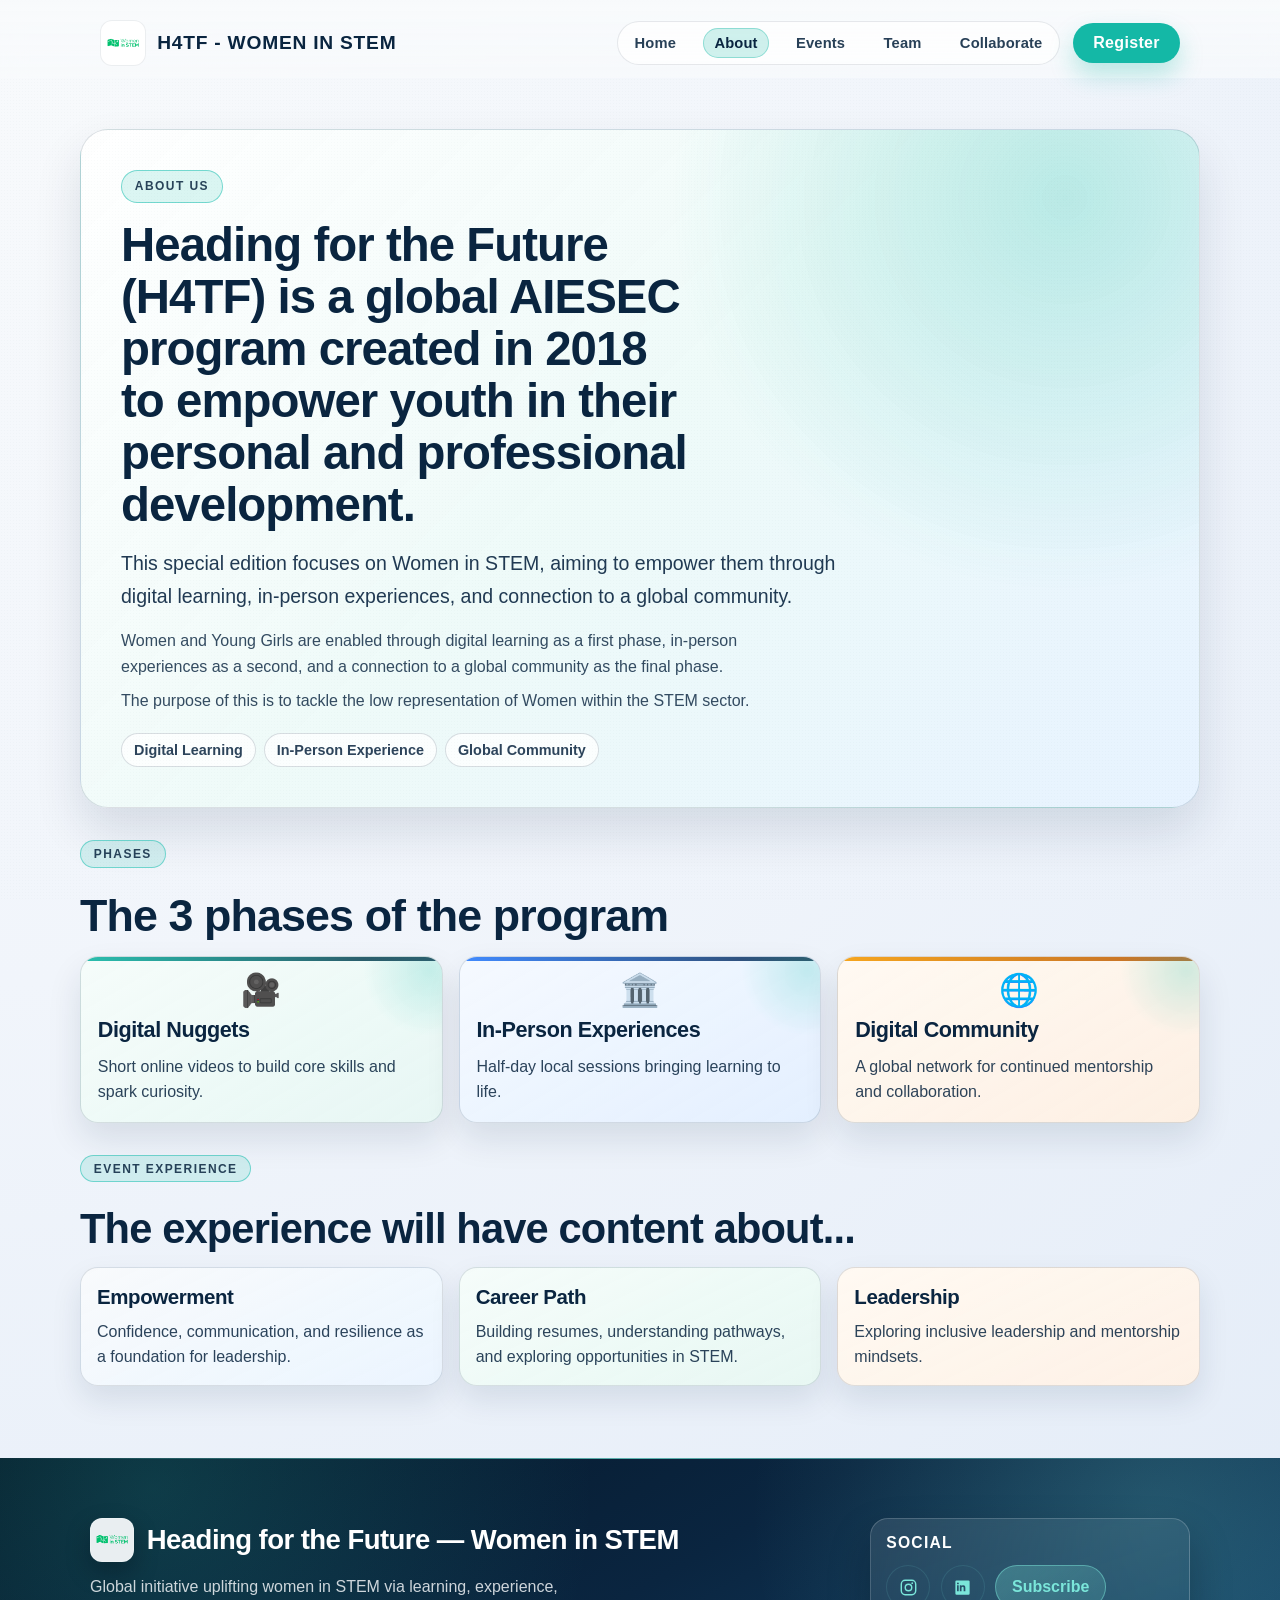
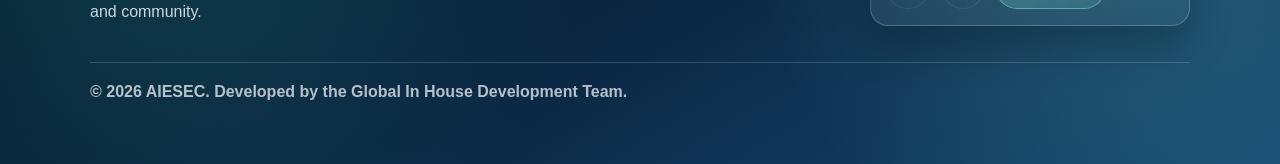
==== about.html @ ff750021 "New website, before rebradning promt of colors" ====
<!DOCTYPE html>
<html lang="en">
  <head>
    <meta charset="UTF-8" />
    <meta name="viewport" content="width=device-width, initial-scale=1.0" />
    <title>H4TF - WIS</title>
    <link rel="icon" type="image/png" href="Images/logo.png" />
    <link rel="stylesheet" href="styles.css?v=20260401-1" />
  </head>
  <body class="about-page">
    <div class="grain"></div>

    <nav class="site-nav" aria-label="Primary">
      <div class="nav-inner">
        <a class="nav-brand" href="index.html#home" aria-label="Go to home page">
          <img class="nav-logo" src="Images/logo.png" alt="H4TF Women in STEM logo" loading="lazy" />
          <span class="nav-title">H4TF - Women in STEM</span>
        </a>
        <button
          class="nav-toggle"
          type="button"
          aria-expanded="false"
          aria-controls="primary-menu"
          aria-label="Toggle navigation"
          data-nav-toggle
        >
          <span class="nav-toggle-line"></span>
          <span class="nav-toggle-line"></span>
          <span class="nav-toggle-line"></span>
        </button>
        <div class="nav-menu" id="primary-menu" data-nav-menu>
          <div class="nav-links" role="list">
            <a href="index.html#home">Home</a>
            <a href="about.html" aria-current="page">About</a>
            <a href="events.html">Events</a>
            <a href="team.html">Team</a>
            <a href="collaborate.html">Collaborate</a>
          </div>
          <a
            class="cta-button nav-register"
            data-register-link
            href="https://docs.google.com/forms/d/e/1FAIpQLSectYAdjAU05va9eshykh6h8LgGKeG7d-Hm190bpSbz3l7EJQ/viewform"
            target="_blank"
            rel="noopener"
            >Register</a
          >
        </div>
      </div>
    </nav>

    <main class="about-main" id="about-content">
      <section class="about-hero" aria-labelledby="about-title">
        <p class="partners-eyebrow">About Us</p>
        <h1 id="about-title">
          Heading for the Future (H4TF) is a global AIESEC program created in 2018 to empower youth in their personal and professional development.
        </h2>
        <p class="about-hero-lead">
          This special edition focuses on Women in STEM, aiming to empower them through digital learning, in-person experiences, and connection to a global community.
        </p>
        <div class="about-hero-copy">
          <p>
            Women and Young Girls are enabled through digital learning as a first phase, in-person experiences as a second, and a connection to a global community as the final phase.
          </p>
          <p>
            The purpose of this is to tackle the low representation of Women within the STEM sector.
          </p>
        </div>
        <div class="about-hero-tags" aria-label="Program focus areas">
          <span>Digital Learning</span>
          <span>In-Person Experience</span>
          <span>Global Community</span>
        </div>
      </section>

      <section class="phases-section" aria-labelledby="phases-title">
        <div class="phases-header">
          <h1 class="partners-eyebrow">Phases</h1>
          <h2 id="phases-title">The 3 phases of the program</h2>
        </div>
        <div class="phases-grid">
          <article class="phase-card">
            <div class="phase-icon" aria-hidden="true">🎥</div>
            <h3>Digital Nuggets</h3>
            <p>Short online videos to build core skills and spark curiosity.</p>
          </article>
          <article class="phase-card">
            <div class="phase-icon" aria-hidden="true">🏛️</div>
            <h3>In-Person Experiences</h3>
            <p>Half-day local sessions bringing learning to life.</p>
          </article>
          <article class="phase-card">
            <div class="phase-icon" aria-hidden="true">🌐</div>
            <h3>Digital Community</h3>
            <p>A global network for continued mentorship and collaboration.</p>
          </article>
        </div>
      </section>

      <section class="experience-section" aria-labelledby="experience-title">
        <div class="experience-header">
          <h1 class="partners-eyebrow">Event Experience</h1>
          <h2 id="experience-title">The experience will have content about...</h2>
        </div>
        <div class="experience-grid">
          <article class="experience-card">
            <h3>Empowerment</h3>
            <p>Confidence, communication, and resilience as a foundation for leadership.</p>
          </article>
          <article class="experience-card">
            <h3>Career Path</h3>
            <p>Building resumes, understanding pathways, and exploring opportunities in STEM.</p>
          </article>
          <article class="experience-card">
            <h3>Leadership</h3>
            <p>Exploring inclusive leadership and mentorship mindsets.</p>
          </article>
        </div>
      </section>
    </main>

    <footer class="site-footer" id="collaborate" aria-labelledby="footer-title">
      <div class="footer-inner">
        <div class="footer-brand">
          <div class="footer-brand-top">
            <img class="footer-brand-logo" src="Images/logo.png" alt="H4TF Women in STEM logo" loading="lazy" />
            <h2 id="footer-title">Heading for the Future — Women in STEM</h2>
          </div>
          <p class="footer-tagline">
            Global initiative uplifting women in STEM via learning, experience, and community.
          </p>
        </div>
        <div class="footer-grid">
          <div class="footer-column">
            <h3>Social</h3>
            <ul class="footer-links">
              <li>
                <a
                  class="footer-social-link"
                  href="https://www.instagram.com"
                  target="_blank"
                  rel="noopener"
                  aria-label="Instagram"
                  title="Instagram"
                >
                  <span class="footer-social-icon" aria-hidden="true">
                    <svg viewBox="0 0 24 24" focusable="false">
                      <path d="M7.75 2h8.5A5.76 5.76 0 0 1 22 7.75v8.5A5.76 5.76 0 0 1 16.25 22h-8.5A5.76 5.76 0 0 1 2 16.25v-8.5A5.76 5.76 0 0 1 7.75 2Zm0 1.8A3.95 3.95 0 0 0 3.8 7.75v8.5a3.95 3.95 0 0 0 3.95 3.95h8.5a3.95 3.95 0 0 0 3.95-3.95v-8.5a3.95 3.95 0 0 0-3.95-3.95h-8.5Zm8.95 1.6a1.1 1.1 0 1 1 0 2.2 1.1 1.1 0 0 1 0-2.2ZM12 7a5 5 0 1 1 0 10 5 5 0 0 1 0-10Zm0 1.8a3.2 3.2 0 1 0 0 6.4 3.2 3.2 0 0 0 0-6.4Z" />
                    </svg>
                  </span>
                </a>
              </li>
              <li>
                <a
                  class="footer-social-link"
                  href="https://www.linkedin.com"
                  target="_blank"
                  rel="noopener"
                  aria-label="LinkedIn"
                  title="LinkedIn"
                >
                  <span class="footer-social-icon" aria-hidden="true">
                    <svg viewBox="0 0 24 24" focusable="false">
                      <path d="M4.5 3A1.5 1.5 0 0 0 3 4.5v15A1.5 1.5 0 0 0 4.5 21h15a1.5 1.5 0 0 0 1.5-1.5v-15A1.5 1.5 0 0 0 19.5 3h-15ZM7.2 9.2v7.6H5.1V9.2h2.1Zm.2-2.35a1.2 1.2 0 1 1-2.4 0 1.2 1.2 0 0 1 2.4 0Zm3.4 2.35v1.04h.03c.29-.55 1.02-1.13 2.1-1.13 2.25 0 2.67 1.48 2.67 3.4v4.27h-2.18V13.1c0-.88-.02-2.01-1.23-2.01-1.23 0-1.42.96-1.42 1.95v3.76H8.62V9.2h2.18Z" />
                    </svg>
                  </span>
                </a>
              </li>
              <li>
                <button class="footer-link-button footer-subscribe-button" type="button" data-newsletter-subscribe>
                  Subscribe
                </button>
              </li>
            </ul>
          </div>
        </div>
        <div class="footer-meta-row">
          <p class="footer-meta">© 2026 AIESEC. Developed by the Global In House Development Team.</p>
        </div>
      </div>
    </footer>

    <script>
      const aboutSiteNav = document.querySelector(".site-nav");
      const aboutNavToggle = document.querySelector("[data-nav-toggle]");
      const aboutNavMenu = document.querySelector("[data-nav-menu]");

      if (aboutSiteNav && aboutNavToggle && aboutNavMenu) {
        const closeMenu = () => {
          aboutSiteNav.classList.remove("is-open");
          aboutNavToggle.setAttribute("aria-expanded", "false");
        };

        aboutNavToggle.addEventListener("click", () => {
          const isOpen = aboutSiteNav.classList.contains("is-open");
          if (isOpen) {
            closeMenu();
            return;
          }
          aboutSiteNav.classList.add("is-open");
          aboutNavToggle.setAttribute("aria-expanded", "true");
        });

        for (const link of aboutNavMenu.querySelectorAll("a")) {
          link.addEventListener("click", closeMenu);
        }

        window.addEventListener("keydown", (event) => {
          if (event.key === "Escape") {
            closeMenu();
          }
        });
      }
    </script>
  </body>
</html>
---- styles.css ----
:root {
  color-scheme: light;
  --bg-deep: #0a2540;
  --bg-soft: #f8fafc;
  --ink: #3a3a3a;
  --accent: #14b8a6;
  --accent-2: #2ec4b6;
  --card: #f8fafc;
  --shadow: rgba(10, 37, 64, 0.14);
  --radius: 22px;
  --transition: 0.25s ease;
  --nav-height-desktop: 92px;
  --nav-height-mobile: 168px;
}

* {
  box-sizing: border-box;
}

main,
.hero-stage {
  flex: 1;
}

body {
  margin: 0;
  font-family: "Avenir Next", "Segoe UI", "Helvetica Neue", sans-serif;
  color: var(--ink);
  background: radial-gradient(circle at top left, #f8fafc 0%, #f1f5fb 45%, #e2ebf7 100%);
  min-height: 100vh;
  position: relative;
  overflow-x: hidden;
  display: flex;
  flex-direction: column;
}

html,
body {
  scroll-behavior: smooth;
  -webkit-user-select: none;
  -moz-user-select: none;
  -ms-user-select: none;
  user-select: none;
}

input,
textarea,
select,
button {
  -webkit-user-select: text;
  -moz-user-select: text;
  -ms-user-select: text;
  user-select: text;
}

.site-nav {
  position: sticky;
  top: 0;
  z-index: 10;
  padding: 1.25rem 6vw 0.75rem;
  background: linear-gradient(180deg, rgba(248, 250, 252, 0.98) 0%, rgba(248, 250, 252, 0.7) 100%);
  backdrop-filter: blur(12px);
}

.nav-inner {
  width: min(1080px, 92vw);
  margin: 0 auto;
  display: flex;
  align-items: center;
  justify-content: space-between;
  gap: 1.25rem;
}

.nav-brand {
  display: inline-flex;
  align-items: center;
  gap: 0.7rem;
  text-decoration: none;
}

.nav-logo {
  width: 46px;
  height: 46px;
  border-radius: 12px;
  object-fit: contain;
  background: #ffffff;
  padding: 0.25rem;
  border: 1px solid rgba(10, 37, 64, 0.08);
}

.nav-title {
  font-size: clamp(1rem, 2vw, 1.2rem);
  font-weight: 700;
  letter-spacing: 0.04em;
  text-transform: uppercase;
  color: var(--bg-deep);
}

.nav-links {
  display: inline-flex;
  align-items: center;
  justify-content: center;
  gap: clamp(0.4rem, 1.4vw, 1rem);
  padding: 0.35rem;
  border-radius: 999px;
  border: 1px solid rgba(10, 37, 64, 0.1);
  background: rgba(255, 255, 255, 0.7);
}

.nav-links a {
  color: rgba(10, 37, 64, 0.88);
  text-decoration: none;
  font-weight: 600;
  font-size: 0.92rem;
  letter-spacing: 0.01em;
  padding: 0.45rem 0.7rem;
  border-radius: 999px;
  transition: color var(--transition), background var(--transition);
}

.nav-links a:hover {
  color: var(--bg-deep);
  background: rgba(20, 184, 166, 0.12);
}

.nav-links a[aria-current="page"] {
  color: var(--bg-deep);
  background: rgba(20, 184, 166, 0.2);
  box-shadow: inset 0 0 0 1px rgba(20, 184, 166, 0.35);
}

.nav-menu {
  display: inline-flex;
  align-items: center;
  gap: 0.8rem;
}

.nav-toggle {
  display: none;
  width: 44px;
  height: 44px;
  border-radius: 12px;
  border: 1px solid rgba(10, 37, 64, 0.18);
  background: rgba(255, 255, 255, 0.88);
  cursor: pointer;
  align-items: center;
  justify-content: center;
  flex-direction: column;
  gap: 0.26rem;
  padding: 0;
}

.nav-toggle-line {
  width: 18px;
  height: 2px;
  border-radius: 999px;
  background: var(--bg-deep);
  transition: transform var(--transition), opacity var(--transition);
}

.site-nav.is-open .nav-toggle-line:nth-child(1) {
  transform: translateY(6px) rotate(45deg);
}

.site-nav.is-open .nav-toggle-line:nth-child(2) {
  opacity: 0;
}

.site-nav.is-open .nav-toggle-line:nth-child(3) {
  transform: translateY(-6px) rotate(-45deg);
}

.nav-register {
  white-space: nowrap;
}

.cta-button {
  display: inline-flex;
  align-items: center;
  justify-content: center;
  padding: 0.6rem 1.2rem;
  border-radius: 999px;
  background: var(--accent);
  color: #ffffff;
  text-decoration: none;
  font-weight: 700;
  letter-spacing: 0.02em;
  border: 1px solid rgba(20, 184, 166, 0.65);
  box-shadow: 0 12px 24px rgba(20, 184, 166, 0.28);
  transition: transform var(--transition), box-shadow var(--transition), background var(--transition);
}

.cta-button:hover {
  transform: translateY(-1px);
  background: #0f9f8f;
  box-shadow: 0 16px 30px rgba(20, 184, 166, 0.34);
}

h1,
h2,
h3 {
  font-family: "Avenir Next", "Segoe UI", "Helvetica Neue", sans-serif;
  letter-spacing: -0.02em;
  margin: 0 0 0.5rem;
  color: var(--bg-deep);
}

p {
  margin: 0;
  line-height: 1.6;
}

.grain {
  position: fixed;
  inset: 0;
  background-image: radial-gradient(rgba(10, 37, 64, 0.08) 1px, transparent 1px);
  background-size: 3px 3px;
  opacity: 0.25;
  pointer-events: none;
}

.hero-stage {
  min-height: calc(100vh - var(--nav-height-desktop));
  min-height: calc(100svh - var(--nav-height-desktop));
  display: flex;
  align-items: stretch;
  justify-content: center;
  padding: 0;
}

.hero-visual {
  border-radius: 0;
  background: #eef4fb;
  box-shadow: none;
  overflow: hidden;
  width: 100vw;
  min-height: 460px;
  height: clamp(460px, calc(100vh - var(--nav-height-desktop)), 860px);
  height: clamp(460px, calc(100svh - var(--nav-height-desktop)), 860px);
  border: none;
  position: relative;
}

.hero-visual picture,
.hero-visual img {
  display: block;
  width: 100%;
  height: 100%;
}

.hero-visual picture {
  position: absolute;
  inset: 0;
  z-index: 1;
}

.hero-visual img {
  position: absolute;
  inset: 0;
  z-index: 1;
}

.hero-visual img {
  object-fit: cover;
  object-position: center 32%;
}

.hero-overlay {
  position: absolute;
  inset: 0;
  z-index: 3;
  display: block;
  padding: clamp(1.75rem, 5vw, 4rem);
  padding-top: clamp(2.8rem, 7vh, 5.5rem);
  padding-bottom: clamp(1.5rem, 5vh, 3.2rem);
  color: #f8fafc;
}

.hero-overlay::before {
  content: "";
  position: absolute;
  inset: 0;
  z-index: 0;
  background: linear-gradient(160deg, rgba(10, 37, 64, 0.55) 0%, rgba(10, 37, 64, 0.8) 70%, rgba(10, 37, 64, 0.92) 100%);
}

.hero-overlay > * {
  position: relative;
  z-index: 1;
}

.hero-content {
  position: absolute;
  left: clamp(1.75rem, 6vw, 5rem);
  bottom: clamp(1.4rem, 5vh, 4rem);
  display: flex;
  flex-direction: column;
  gap: 0.9rem;
  max-width: min(650px, 82vw);
}

.hero-overlay h1 {
  color: #f8fafc;
  font-size: clamp(2.2rem, 5.2vw, 4.4rem);
  line-height: 1.05;
  max-width: 26ch;
}

.hero-eyebrow {
  text-transform: uppercase;
  letter-spacing: 0.22em;
  font-size: 0.8rem;
  color: rgba(248, 250, 252, 0.95);
}

.hero-subhead {
  max-width: 48ch;
  color: rgba(248, 250, 252, 0.9);
  font-size: clamp(1rem, 1.9vw, 1.5rem);
}

.hero-actions {
  margin-top: 0.6rem;
  display: flex;
  align-items: center;
  gap: 0.75rem;
  flex-wrap: wrap;
}

.hero-actions .cta-button {
  padding: 0.78rem 1.3rem;
}

.hero-secondary {
  display: inline-flex;
  align-items: center;
  justify-content: center;
  min-height: 46px;
  padding: 0.74rem 1.2rem;
  border-radius: 999px;
  color: #ffffff;
  text-decoration: none;
  font-weight: 700;
  border: 1px solid rgba(248, 250, 252, 0.5);
  background: rgba(248, 250, 252, 0.1);
  backdrop-filter: blur(2px);
  transition: transform var(--transition), background var(--transition), border-color var(--transition);
}

.hero-secondary:hover {
  transform: translateY(-1px);
  background: rgba(248, 250, 252, 0.2);
  border-color: rgba(248, 250, 252, 0.72);
}

.hero-eyebrow {
  display: inline-flex;
  align-items: center;
  align-self: flex-start;
  width: fit-content;
  padding: 0.45rem 0.9rem;
  border-radius: 999px;
  border: 1px solid rgba(46, 196, 182, 0.65);
  background: rgba(46, 196, 182, 0.18);
}

.impact-section {
  padding: clamp(2.8rem, 7vw, 4.5rem) 6vw clamp(2.4rem, 6vw, 3.4rem);
}

.impact-header {
  margin-bottom: 1.3rem;
}

.impact-header h3,
.impact-header h2 {
  margin-top: 1rem;
}

.impact-grid {
  width: min(1100px, 92vw);
  margin: 0 auto;
  display: grid;
  gap: 1.2rem;
  grid-template-columns: repeat(3, minmax(0, 1fr));
}

.impact-card {
  border-radius: 20px;
  background: linear-gradient(145deg, rgba(255, 255, 255, 0.94), rgba(239, 250, 248, 0.95));
  border: 1px solid rgba(10, 37, 64, 0.1);
  box-shadow: 0 14px 30px rgba(10, 37, 64, 0.1);
  padding: 1.4rem 1.2rem;
  text-align: center;
  transition: transform var(--transition), box-shadow var(--transition), border-color var(--transition);
}

.impact-card:hover {
  transform: translateY(-4px);
  border-color: rgba(20, 184, 166, 0.45);
  box-shadow: 0 20px 36px rgba(10, 37, 64, 0.15), 0 0 0 2px rgba(20, 184, 166, 0.16);
}

.impact-value {
  font-size: clamp(2rem, 4.5vw, 3rem);
  line-height: 1.05;
  font-weight: 800;
  letter-spacing: -0.03em;
  color: var(--bg-deep);
  transition: color 0.3s ease, transform 0.3s ease;
}

.impact-value.is-counting {
  color: var(--accent);
  transform: translateY(-1px);
}

.impact-label {
  margin-top: 0.38rem;
  font-size: 1rem;
  color: rgba(10, 37, 64, 0.82);
  font-weight: 600;
}

.featured-events-section {
  padding: clamp(2.2rem, 6vw, 3.4rem) 6vw clamp(2.8rem, 7vw, 4.4rem);
}

.featured-events-header {
  margin-bottom: 1.5rem;
}

.featured-events-grid {
  width: min(1220px, 94vw);
  margin: 0 auto;
  display: grid;
  grid-template-columns: repeat(2, minmax(0, 1fr));
  gap: 1.6rem;
}

.featured-event-card {
  border-radius: 22px;
  overflow: hidden;
  background: #ffffff;
  border: 1px solid rgba(10, 37, 64, 0.12);
  box-shadow: 0 16px 32px rgba(10, 37, 64, 0.12);
  min-height: 460px;
  transition: transform var(--transition), box-shadow var(--transition), border-color var(--transition);
}

.featured-event-card:hover {
  transform: translateY(-4px);
  border-color: rgba(20, 184, 166, 0.45);
  box-shadow: 0 22px 40px rgba(10, 37, 64, 0.18), 0 0 0 2px rgba(20, 184, 166, 0.16);
}

.featured-event-image {
  width: 100%;
  aspect-ratio: 16 / 10;
  display: block;
  object-fit: cover;
  background: rgba(10, 37, 64, 0.08);
}

.featured-event-body {
  padding: 1.4rem 1.3rem 1.45rem;
  display: grid;
  gap: 0.55rem;
  background: linear-gradient(160deg, rgba(206, 240, 231, 0.92), rgba(178, 227, 213, 0.95));
}

.featured-event-title {
  margin: 0;
  font-size: clamp(1.3rem, 2.2vw, 1.8rem);
  color: var(--bg-deep);
  line-height: 1.2;
}

.featured-event-subtext {
  color: rgba(10, 37, 64, 0.86);
  font-size: 1.04rem;
}

.featured-events-actions {
  width: min(1100px, 92vw);
  margin: 1.25rem auto 0;
  display: flex;
  justify-content: center;
}

.featured-events-actions .cta-button {
  min-width: 190px;
}

.section-anchor {
  position: relative;
  top: -92px;
  visibility: hidden;
}

.registration-section {
  padding: clamp(3rem, 8vw, 5.5rem) 6vw clamp(4rem, 10vw, 6.5rem);
}

.partners-section {
  padding: clamp(2.8rem, 7vw, 4.2rem) 6vw clamp(3rem, 8vw, 4.8rem);
  background: rgba(255, 255, 255, 0.72);
  border-top: 1px solid rgba(10, 37, 64, 0.12);
  border-bottom: 1px solid rgba(10, 37, 64, 0.12);
}

.partners-header {
  margin-bottom: 1.35rem;
}

.partners-eyebrow {
  display: inline-flex;
  align-items: center;
  padding: 0.4rem 0.85rem;
  border-radius: 999px;
  border: 1px solid rgba(46, 196, 182, 0.6);
  background: rgba(46, 196, 182, 0.16);
  color: rgba(10, 37, 64, 0.86);
  font-size: 0.78rem;
  font-weight: 700;
  letter-spacing: 0.12em;
  text-transform: uppercase;
}

.partners-header h2 {
  margin-top: 0.85rem;
  color: var(--bg-deep);
  font-size: clamp(1.9rem, 3.5vw, 2.8rem);
}

.partners-grid {
  width: min(1100px, 92vw);
  margin: 0 auto;
  display: block;
  overflow: hidden;
  border-radius: 18px;
  padding: 0.5rem 0;
  mask-image: linear-gradient(to right, transparent 0, #000 8%, #000 92%, transparent 100%);
}

.partners-marquee-track {
  display: flex;
  align-items: center;
  gap: 1rem;
  width: max-content;
  animation: partners-marquee-scroll 28s linear infinite;
}

.partners-grid:hover .partners-marquee-track {
  animation-play-state: paused;
}

.partner-marquee-item {
  flex: 0 0 auto;
  width: clamp(132px, 16vw, 196px);
  height: 92px;
  display: flex;
  align-items: center;
  justify-content: center;
  background: #ffffff;
  border: 1px solid rgba(10, 37, 64, 0.1);
  border-radius: 14px;
  padding: 0.75rem;
  box-shadow: 0 10px 20px rgba(10, 37, 64, 0.08);
  text-decoration: none;
  transition: transform var(--transition), box-shadow var(--transition), border-color var(--transition);
}

.partner-marquee-item:hover {
  transform: translateY(-2px);
  border-color: rgba(20, 184, 166, 0.4);
  box-shadow: 0 14px 28px rgba(10, 37, 64, 0.12), 0 0 0 2px rgba(20, 184, 166, 0.16);
}

.partner-marquee-logo {
  width: 100%;
  height: 100%;
  object-fit: contain;
}

@keyframes partners-marquee-scroll {
  from {
    transform: translateX(0);
  }
  to {
    transform: translateX(-50%);
  }
}

.registration-header {
  width: min(1100px, 92vw);
  margin: 0 auto 2rem;
}

.registration-header h2 {
  font-size: clamp(1.8rem, 3vw, 2.6rem);
  margin-bottom: 0.6rem;
}

.registration-header p {
  color: rgba(58, 58, 58, 0.85);
  font-size: clamp(1rem, 1.4vw, 1.2rem);
}

.registration-grid {
  width: min(1100px, 92vw);
  margin: 0 auto;
  display: grid;
  grid-template-columns: repeat(3, minmax(0, 1fr));
  gap: 1.5rem;
}

#country-grid-all {
  grid-template-columns: repeat(3, minmax(0, 1fr));
}

.registration-more {
  width: min(1100px, 92vw);
  margin: 1.5rem auto 0;
  padding: 0;
  display: grid;
  justify-items: stretch;
}

.registration-more[open] {
  padding: 0;
}

.registration-more summary {
  cursor: pointer;
  list-style: none;
  display: inline-flex;
  align-items: center;
  justify-content: center;
  gap: 0.4rem;
  padding: 0.25rem 0.2rem;
  border-radius: 8px;
  border: none;
  background: transparent;
  color: rgba(10, 37, 64, 0.8);
  font-weight: 600;
  letter-spacing: 0.01em;
  line-height: 1;
  transition: color var(--transition), transform var(--transition);
}

.registration-more summary::after {
  content: "\25BE";
  font-size: 0.9rem;
  transition: transform var(--transition);
}

.registration-more summary:hover {
  color: var(--accent);
  transform: translateY(-1px);
}

.registration-more summary::-webkit-details-marker {
  display: none;
}

.registration-more[open] summary {
  color: var(--accent);
}

.registration-more[open] summary::after {
  transform: rotate(180deg);
}

.registration-more .registration-grid {
  width: 100%;
  max-width: none;
  margin: 1rem 0 0;
}

#country-grid-all {
  width: 100%;
  max-width: none;
}

.registration-card {
  background: var(--card);
  border-radius: 18px;
  padding: 1.5rem;
  border: 1px solid rgba(10, 37, 64, 0.12);
  box-shadow: 0 14px 28px rgba(10, 37, 64, 0.08);
  cursor: pointer;
  outline: 0 solid rgba(20, 184, 166, 0);
  outline-offset: 4px;
  transition: transform var(--transition), box-shadow var(--transition), border-color var(--transition), outline-color var(--transition);
}

.registration-card-header {
  display: flex;
  align-items: center;
  justify-content: space-between;
  gap: 0.75rem;
  margin-bottom: 0.45rem;
  flex-wrap: wrap;
}

.registration-card-header .cta-button {
  padding: 0.35rem 0.85rem;
  font-size: 0.85rem;
  box-shadow: none;
}

.registration-card:hover {
  transform: translateY(-4px);
  border-color: rgba(20, 184, 166, 0.45);
  outline-color: rgba(20, 184, 166, 0.35);
  box-shadow: 0 20px 40px rgba(10, 37, 64, 0.18), 0 0 0 2px rgba(20, 184, 166, 0.25);
}

.registration-card h3 {
  font-size: 1.2rem;
  margin-bottom: 0.45rem;
  color: var(--bg-deep);
}

.registration-card p {
  color: rgba(58, 58, 58, 0.8);
}

.country-pics-section {
  padding: 0 6vw clamp(4rem, 10vw, 6.5rem);
}

.country-pics-grid {
  width: min(1100px, 92vw);
  margin: 0 auto;
  display: grid;
  grid-template-columns: repeat(3, minmax(0, 1fr));
  gap: 1.5rem;
}

.country-pic-card {
  border-radius: 18px;
  overflow: hidden;
  border: 1px solid rgba(10, 37, 64, 0.12);
  box-shadow: 0 14px 28px rgba(10, 37, 64, 0.08);
  background: var(--card);
  transition: transform var(--transition), box-shadow var(--transition), border-color var(--transition);
}

.country-pic-card:hover {
  transform: translateY(-4px);
  border-color: rgba(20, 184, 166, 0.45);
  box-shadow: 0 18px 36px rgba(10, 37, 64, 0.12), 0 0 0 2px rgba(20, 184, 166, 0.2);
}

.country-pic-card img {
  display: block;
  width: 100%;
  height: 100%;
  object-fit: cover;
  aspect-ratio: 4 / 3;
}

.testimonials-section {
  padding: 0 6vw clamp(4rem, 10vw, 6.5rem);
}

.site-footer {
  padding: clamp(2.4rem, 6vw, 3.7rem) 6vw;
  background:
    radial-gradient(circle at 90% 18%, rgba(123, 230, 218, 0.2) 0%, rgba(123, 230, 218, 0) 34%),
    linear-gradient(150deg, #051626 0%, #0a2540 48%, #15486f 100%);
  color: #f8fafc;
  position: relative;
  overflow: hidden;
}

.site-footer::before {
  content: "";
  position: absolute;
  inset: 0;
  background: radial-gradient(circle at 12% 10%, rgba(46, 196, 182, 0.2) 0%, rgba(46, 196, 182, 0) 38%);
  pointer-events: none;
}

.site-footer::after {
  content: "";
  position: absolute;
  left: 0;
  right: 0;
  top: 0;
  height: 1px;
  background: linear-gradient(90deg, rgba(123, 230, 218, 0) 0%, rgba(123, 230, 218, 0.75) 50%, rgba(123, 230, 218, 0) 100%);
}

.footer-inner {
  width: min(1100px, 92vw);
  margin: 0 auto;
  display: grid;
  grid-template-columns: minmax(0, 1.35fr) minmax(260px, 0.65fr);
  gap: clamp(1.1rem, 3vw, 2rem);
  align-items: start;
  position: relative;
  z-index: 1;
}

.footer-brand {
  display: grid;
  gap: 0.75rem;
}

.footer-brand-top {
  display: flex;
  align-items: center;
  gap: 0.8rem;
}

.footer-brand-logo {
  width: 44px;
  height: 44px;
  object-fit: contain;
  border-radius: 12px;
  background: rgba(248, 250, 252, 0.94);
  border: 1px solid rgba(248, 250, 252, 0.28);
  padding: 0.2rem;
  box-shadow: 0 10px 24px rgba(2, 8, 16, 0.28);
}

.footer-brand h2 {
  font-size: clamp(1.35rem, 2.15vw, 1.86rem);
  margin: 0;
  color: #ffffff;
  max-width: none;
  white-space: normal;
  line-height: 1.15;
}

.footer-tagline {
  color: rgba(248, 250, 252, 0.82);
  max-width: 54ch;
  font-size: 1rem;
}

.footer-meta {
  font-weight: 600;
  color: rgba(248, 250, 252, 0.72);
  margin: 0;
}

.footer-meta-row {
  grid-column: 1 / -1;
  display: flex;
  align-items: center;
  justify-content: space-between;
  gap: 0.9rem;
  flex-wrap: wrap;
  margin-top: 0.3rem;
  padding-top: 1rem;
  border-top: 1px solid rgba(248, 250, 252, 0.18);
}

.footer-dev {
  color: rgba(248, 250, 252, 0.72);
  font-size: 0.92rem;
  margin: 0;
}

.footer-grid {
  justify-self: end;
  width: 100%;
  max-width: 320px;
}

.footer-column {
  min-width: 0;
  padding: 0.95rem;
  border-radius: 18px;
  border: 1px solid rgba(248, 250, 252, 0.2);
  background: linear-gradient(160deg, rgba(248, 250, 252, 0.1) 0%, rgba(248, 250, 252, 0.03) 100%);
  backdrop-filter: blur(5px);
  box-shadow: 0 20px 40px rgba(3, 12, 22, 0.28);
}

.footer-column h3 {
  margin: 0 0 0.85rem;
  font-size: 0.98rem;
  color: #ffffff;
  letter-spacing: 0.08em;
  text-transform: uppercase;
}

.footer-links {
  list-style: none;
  margin: 0;
  padding: 0;
  display: flex;
  align-items: center;
  flex-wrap: wrap;
  gap: 0.65rem;
}

.footer-links li {
  display: inline-flex;
}

.footer-links a,
.footer-link-button,
.footer-contact a {
  color: #7be6da;
  font: inherit;
  background: transparent;
  border: 0;
  padding: 0;
  cursor: pointer;
  text-align: left;
  text-decoration: none;
  font-weight: 600;
  overflow-wrap: anywhere;
  word-break: break-word;
  transition: color var(--transition), text-shadow var(--transition), opacity var(--transition);
}

.footer-social-link {
  display: inline-flex;
  align-items: center;
  justify-content: center;
  width: 44px;
  height: 44px;
  border-radius: 999px;
  border: 1px solid rgba(123, 230, 218, 0.45);
  background: rgba(123, 230, 218, 0.12);
  box-shadow: inset 0 0 0 1px rgba(123, 230, 218, 0.12);
}

.footer-social-icon {
  display: inline-flex;
  width: 19px;
  height: 19px;
  color: currentcolor;
}

.footer-social-icon svg {
  width: 100%;
  height: 100%;
  fill: currentcolor;
}

.footer-subscribe-button {
  display: inline-flex;
  align-items: center;
  justify-content: center;
  min-height: 44px;
  width: auto;
  padding: 0.62rem 1rem;
  border-radius: 999px;
  border: 1px solid rgba(123, 230, 218, 0.48);
  background: linear-gradient(140deg, rgba(123, 230, 218, 0.28), rgba(123, 230, 218, 0.14));
}

.footer-links a:hover,
.footer-link-button:hover,
.footer-contact a:hover {
  color: #c1fff8;
  text-shadow: 0 0 12px rgba(20, 184, 166, 0.4);
}

.footer-social-link:hover {
  transform: translateY(-1px);
}

.footer-contact p {
  margin: 0 0 0.35rem;
  color: rgba(248, 250, 252, 0.8);
  font-size: 0.94rem;
}

.footer-role {
  font-size: 0.84rem;
  text-transform: uppercase;
  letter-spacing: 0.08em;
  color: rgba(248, 250, 252, 0.6);
}

.footer-name {
  font-size: 1rem;
  font-weight: 700;
  color: #ffffff;
}

.footer-note {
  margin-top: 0.75rem;
  color: rgba(248, 250, 252, 0.7);
}

.testimonial-carousel {
  width: min(1100px, 92vw);
  margin: 0 auto;
  position: relative;
  isolation: isolate;
  padding: 0 2.75rem;
}

.testimonial-track {
  display: grid;
  position: relative;
  z-index: 1;
  background: transparent;
  grid-auto-flow: column;
  grid-auto-columns: 100%;
  gap: 1.5rem;
  overflow-x: auto;
  scroll-behavior: smooth;
  scroll-snap-type: x mandatory;
  scrollbar-width: none;
}

.testimonial-track::-webkit-scrollbar {
  display: none;
}

.testimonial-card {
  border-radius: 0;
  overflow: visible;
  background: transparent;
  border: 0;
  box-shadow: none;
  display: grid;
  grid-template-rows: auto auto;
  scroll-snap-align: start;
  transition: transform var(--transition);
}

.testimonial-card:hover {
  transform: translateY(-2px);
}

.testimonial-media {
  width: 100%;
  aspect-ratio: 16 / 8;
  background: rgba(10, 37, 64, 0.12);
  display: block;
  object-fit: contain;
  border: none;
  border-radius: 18px;
  position: relative;
  z-index: 1;
}

.testimonial-copy {
  padding: 0.85rem 0.35rem 0;
  display: grid;
  gap: 0;
}

.testimonial-copy h3 {
  margin: 0;
  font-size: clamp(1.2rem, 2vw, 1.6rem);
  color: var(--bg-deep);
}

.testimonial-copy p {
  color: rgba(58, 58, 58, 0.82);
}

.carousel-arrow {
  position: absolute;
  top: 50%;
  transform: translateY(-50%);
  z-index: 5;
  pointer-events: auto;
  touch-action: manipulation;
  width: 48px;
  height: 48px;
  border-radius: 999px;
  border: 1px solid rgba(10, 37, 64, 0.15);
  background: rgba(248, 250, 252, 0.95);
  backdrop-filter: blur(8px);
  color: var(--bg-deep);
  font-size: 2rem;
  font-weight: 300;
  line-height: 1;
  cursor: pointer;
  display: flex;
  align-items: center;
  justify-content: center;
  box-shadow: 0 8px 20px rgba(10, 37, 64, 0.15);
  transition: transform var(--transition), box-shadow var(--transition), background var(--transition);
}

.carousel-arrow:hover {
  background: #ffffff;
  box-shadow: 0 12px 28px rgba(10, 37, 64, 0.2);
  transform: translateY(-50%) scale(1.05);
}

.carousel-arrow-prev {
  left: 0.5rem;
}

.carousel-arrow-next {
  right: 0.5rem;
}

.carousel-dots {
  width: min(1100px, 92vw);
  margin: 1rem auto 0;
  display: flex;
  align-items: center;
  justify-content: center;
  gap: 0.5rem;
}

.carousel-dot {
  width: 10px;
  height: 10px;
  border-radius: 999px;
  background: rgba(10, 37, 64, 0.2);
  border: none;
  cursor: pointer;
  padding: 0;
}

.carousel-dot.is-active {
  background: var(--accent);
}

.venue-modal {
  position: fixed;
  inset: 0;
  display: none;
  align-items: center;
  justify-content: center;
  padding: 2rem 6vw;
  z-index: 20;
}

.venue-modal.is-open {
  display: flex;
}

.venue-backdrop {
  position: absolute;
  inset: 0;
  background: rgba(10, 37, 64, 0.55);
  backdrop-filter: blur(4px);
}

.venue-panel {
  position: relative;
  background: var(--card);
  border-radius: 20px;
  padding: 2rem;
  width: min(720px, 92vw);
  box-shadow: 0 24px 60px rgba(10, 37, 64, 0.25);
  border: 1px solid rgba(10, 37, 64, 0.12);
  z-index: 1;
}

.venue-close {
  border: 1px solid rgba(10, 37, 64, 0.2);
  background: #ffffff;
  border-radius: 999px;
  padding: 0.45rem 1rem;
  cursor: pointer;
  font-weight: 600;
  font-size: 0.9rem;
  min-height: 36px;
  color: var(--bg-deep);
}

.venue-header h3 {
  margin: 0 0 1.25rem;
  font-size: clamp(1.4rem, 2.5vw, 2rem);
  color: var(--bg-deep);
}

.venue-title-row {
  display: flex;
  align-items: center;
  justify-content: space-between;
  gap: 1rem;
}

.venue-title-row h3 {
  margin: 0;
}

.venue-actions {
  display: inline-flex;
  align-items: center;
  gap: 0.6rem;
}

.venue-actions .cta-button {
  padding: 0.45rem 1rem;
  font-size: 0.9rem;
  min-height: 36px;
  box-shadow: none;
}

.newsletter-modal {
  position: fixed;
  inset: 0;
  display: none;
  align-items: center;
  justify-content: center;
  padding: 1rem;
  z-index: 30;
}

.newsletter-modal.is-open {
  display: flex;
}

.newsletter-backdrop {
  position: absolute;
  inset: 0;
  background: rgba(10, 37, 64, 0.55);
  backdrop-filter: blur(4px);
}

.newsletter-panel {
  position: relative;
  z-index: 1;
  width: min(560px, 92vw);
  border-radius: 20px;
  padding: clamp(1.25rem, 3.5vw, 2rem);
  max-height: calc(100vh - 2rem);
  overflow-y: auto;
  background: linear-gradient(165deg, rgba(248, 250, 252, 0.98) 0%, rgba(235, 245, 255, 0.96) 100%);
  border: 1px solid rgba(10, 37, 64, 0.14);
  box-shadow: 0 24px 60px rgba(10, 37, 64, 0.25);
}

.newsletter-header {
  margin-bottom: 1rem;
}

.newsletter-header h3 {
  margin: 0 0 0.5rem;
  font-size: clamp(1.35rem, 2.7vw, 1.9rem);
  color: var(--bg-deep);
}

.newsletter-header p {
  color: rgba(58, 58, 58, 0.85);
}

.newsletter-form {
  display: grid;
  gap: 0.75rem;
}

.newsletter-label {
  font-weight: 600;
  color: var(--bg-deep);
}

.newsletter-input {
  width: 100%;
  border: 1px solid rgba(10, 37, 64, 0.2);
  border-radius: 12px;
  padding: 0.8rem 0.9rem;
  min-height: 44px;
  line-height: 1.25;
  font-size: 1rem;
  font: inherit;
  color: var(--ink);
  background: rgba(255, 255, 255, 0.9);
  transition: border-color var(--transition), box-shadow var(--transition);
}

select.newsletter-input {
  -webkit-appearance: none;
  appearance: none;
  cursor: pointer;
  padding-right: 2.4rem;
  background-image:
    linear-gradient(45deg, transparent 50%, rgba(10, 37, 64, 0.78) 50%),
    linear-gradient(135deg, rgba(10, 37, 64, 0.78) 50%, transparent 50%);
  background-position:
    calc(100% - 1rem) calc(50% + 1px),
    calc(100% - 0.7rem) calc(50% + 1px);
  background-size: 7px 7px, 7px 7px;
  background-repeat: no-repeat;
}

.newsletter-input:focus-visible {
  outline: none;
  border-color: rgba(20, 184, 166, 0.8);
  box-shadow: 0 0 0 3px rgba(20, 184, 166, 0.18);
}

.newsletter-status {
  min-height: 1.4rem;
  font-size: 0.92rem;
  color: rgba(58, 58, 58, 0.8);
}

.newsletter-status.is-success {
  color: #0f766e;
}

.newsletter-status.is-error {
  color: #b91c1c;
}

.newsletter-actions {
  display: flex;
  align-items: center;
  justify-content: flex-end;
  gap: 0.6rem;
  margin-top: 0.1rem;
}

.newsletter-actions .cta-button {
  box-shadow: none;
  min-height: 36px;
}

.newsletter-actions .venue-close {
  min-height: 36px;
}

.newsletter-success {
  position: fixed;
  inset: 0;
  z-index: 40;
  display: none;
  align-items: center;
  justify-content: center;
  padding: 1rem;
  background: rgba(10, 37, 64, 0.4);
  backdrop-filter: blur(4px);
}

.newsletter-success.is-open {
  display: flex;
}

.newsletter-success-card {
  width: min(420px, 92vw);
  border-radius: 18px;
  padding: 1.25rem 1.15rem;
  text-align: center;
  background: linear-gradient(165deg, rgba(248, 250, 252, 0.99) 0%, rgba(235, 245, 255, 0.97) 100%);
  border: 1px solid rgba(10, 37, 64, 0.14);
  box-shadow: 0 20px 46px rgba(10, 37, 64, 0.25);
}

.newsletter-success-title {
  margin: 0;
  font-weight: 700;
  font-size: 1.2rem;
  color: var(--bg-deep);
}

.newsletter-success-copy {
  margin: 0.45rem 0 1rem;
  color: rgba(58, 58, 58, 0.82);
}

.newsletter-success-card .cta-button {
  min-width: 120px;
  box-shadow: none;
}

@media (max-width: 720px) {
  .site-nav {
    padding-top: 0.7rem;
    padding-bottom: 0.55rem;
  }

  .nav-inner {
    display: grid;
    grid-template-columns: 1fr auto;
    grid-template-areas:
      "brand toggle"
      "menu menu";
    align-items: center;
    gap: 0.6rem;
  }

  .nav-brand {
    grid-area: brand;
    width: auto;
    justify-content: flex-start;
    min-width: 0;
  }

  .nav-logo {
    width: 40px;
    height: 40px;
  }

  .nav-title {
    font-size: 0.9rem;
    text-align: left;
  }

  .nav-toggle {
    grid-area: toggle;
    display: inline-flex;
  }

  .nav-menu {
    grid-area: menu;
    display: none;
    width: 100%;
    padding: 0.55rem;
    border-radius: 16px;
    border: 1px solid rgba(10, 37, 64, 0.12);
    background: rgba(255, 255, 255, 0.92);
    box-shadow: 0 16px 36px rgba(10, 37, 64, 0.18);
    backdrop-filter: blur(6px);
  }

  .site-nav.is-open .nav-menu {
    display: grid;
    gap: 0.5rem;
  }

  .nav-links {
    width: 100%;
    display: grid;
    grid-template-columns: 1fr;
    gap: 0.3rem;
    padding: 0;
    border: 0;
    background: transparent;
    border-radius: 16px;
  }

  .nav-links a {
    border-radius: 10px;
    padding: 0.65rem 0.75rem;
    text-align: left;
  }

  .nav-register {
    width: 100%;
    min-height: 42px;
  }

  .hero-actions {
    width: 100%;
    gap: 0.6rem;
  }

  .hero-actions .cta-button,
  .hero-secondary {
    width: 100%;
  }

  .impact-grid {
    grid-template-columns: 1fr;
  }

  .featured-events-grid {
    grid-template-columns: 1fr;
    width: 100%;
    gap: 1rem;
  }

  .featured-events-section {
    padding: clamp(1.8rem, 7vw, 2.4rem) 6vw clamp(2.2rem, 8vw, 2.8rem);
  }

  .featured-event-card {
    min-height: 0;
    border-radius: 18px;
  }

  .featured-event-image {
    aspect-ratio: 4 / 3;
  }

  .featured-event-body {
    padding: 1rem 0.95rem 1.1rem;
    gap: 0.45rem;
  }

  .featured-event-title {
    font-size: clamp(1.1rem, 5.2vw, 1.4rem);
    line-height: 1.25;
  }

  .featured-event-subtext {
    font-size: 0.95rem;
    line-height: 1.45;
  }

  .registration-card-header {
    flex-direction: column;
    align-items: flex-start;
  }

  .registration-card-header .cta-button {
    width: 100%;
    justify-content: center;
  }

  .venue-header {
    margin-bottom: 0.75rem;
  }

  .newsletter-actions {
    flex-direction: column-reverse;
    align-items: stretch;
  }

  .newsletter-actions .cta-button,
  .newsletter-actions .venue-close {
    width: 100%;
    justify-content: center;
  }

  .newsletter-panel {
    width: min(460px, 100%);
    max-height: calc(100vh - 1.5rem);
    padding: 1rem;
  }

  .newsletter-success-card {
    width: min(360px, 100%);
  }

  select.newsletter-input {
    min-height: 46px;
    font-size: 16px;
  }
}

.venue-list {
  list-style: none;
  padding: 0;
  margin: 0;
  display: grid;
  gap: 0.75rem;
}

.venue-item {
  padding: 0.85rem 1rem;
  border-radius: 14px;
  background: rgba(248, 250, 252, 0.9);
  border: 1px solid rgba(10, 37, 64, 0.08);
}

.venue-item strong {
  display: block;
  color: var(--bg-deep);
  margin-bottom: 0.25rem;
}

.venue-item span {
  color: rgba(58, 58, 58, 0.85);
}

.is-hidden {
  display: none;
}


@media (max-width: 720px) {
  .nav-inner,
  .partners-grid,
  .registration-header,
  .registration-grid,
  .registration-more,
  .country-pics-grid,
  .testimonial-carousel,
  .carousel-dots {
    width: 100%;
    max-width: none;
  }

  .footer-inner,
  .footer-column {
    width: 100%;
    max-width: none;
  }

  .hero-visual {
    min-height: 420px;
    height: clamp(420px, calc(100vh - var(--nav-height-mobile)), 760px);
    height: clamp(420px, calc(100svh - var(--nav-height-mobile)), 760px);
  }

  .registration-grid {
    grid-template-columns: 1fr;
  }

  .partners-marquee-track {
    gap: 0.75rem;
    animation-duration: 24s;
  }

  .partner-marquee-item {
    width: clamp(118px, 34vw, 158px);
    height: 78px;
    padding: 0.62rem;
  }

  #country-grid-all {
    grid-template-columns: repeat(2, minmax(0, 1fr));
  }

  .country-pics-grid {
    grid-template-columns: 1fr;
  }

  .venue-panel {
    padding: 1.5rem;
  }

  .country-pics-grid {
    grid-template-columns: 1fr;
  }

  .carousel-arrow {
    position: static;
    transform: none;
    width: 100%;
    height: 46px;
    font-size: 1.35rem;
    border-width: 1px;
    border-radius: 12px;
    box-shadow: 0 6px 16px rgba(10, 37, 64, 0.14);
  }

  .carousel-arrow-prev {
    left: auto;
    grid-column: 1;
  }

  .carousel-arrow-next {
    right: auto;
    grid-column: 2;
  }

  .testimonial-carousel {
    padding: 0;
    display: grid;
    grid-template-columns: repeat(2, minmax(0, 1fr));
    gap: 0.6rem;
    align-items: start;
  }

  .testimonial-track {
    grid-column: 1 / -1;
  }

  .carousel-arrow:hover {
    transform: none;
  }

  .footer-grid {
    width: min(100%, 420px);
    max-width: none;
    justify-self: stretch;
  }

  .footer-inner {
    grid-template-columns: 1fr;
    justify-items: center;
    text-align: center;
  }

  .footer-brand,
  .footer-meta {
    text-align: center;
  }

  .footer-brand-top {
    justify-content: center;
  }

  .footer-meta-row {
    justify-content: center;
    text-align: center;
  }

  .footer-column {
    width: min(100%, 420px);
    text-align: center;
  }

  .footer-links {
    justify-items: center;
    justify-content: center;
  }

  .footer-social-link,
  .footer-subscribe-button {
    max-width: none;
  }

  .footer-contact {
    display: grid;
    justify-items: center;
  }

  .footer-links a,
  .footer-link-button,
  .footer-contact a {
    text-align: center;
  }

  .site-footer {
    padding: 1.7rem 6vw;
  }

  .footer-inner {
    gap: 1rem;
  }

  .footer-brand h2 {
    max-width: none;
    font-size: 1.35rem;
    white-space: normal;
  }

  .testimonial-track {
    grid-auto-columns: 100%;
  }
}

@media (max-height: 860px) and (min-width: 721px) {
  .hero-visual {
    min-height: 420px;
    height: clamp(420px, calc(100svh - var(--nav-height-desktop)), 700px);
  }

  .hero-content {
    bottom: clamp(1.1rem, 3.5vh, 2.5rem);
  }
}

@media (min-width: 900px) {
  .hero-overlay {
    padding-top: clamp(4.5rem, 9vh, 6.5rem);
    padding-bottom: clamp(3.5rem, 12vh, 7rem);
  }
}

@media (min-width: 721px) and (max-width: 1024px) {
  .featured-events-grid {
    grid-template-columns: repeat(2, minmax(0, 1fr));
  }

  .partner-marquee-item {
    width: clamp(122px, 18vw, 178px);
  }

  .registration-grid {
    grid-template-columns: repeat(2, minmax(0, 1fr));
  }

  .country-pics-grid {
    grid-template-columns: repeat(2, minmax(0, 1fr));
  }

  .testimonial-track {
    grid-auto-columns: 100%;
  }
}

@media (max-width: 480px) {
  .featured-events-section {
    padding-left: 1rem;
    padding-right: 1rem;
  }

  .featured-events-header {
    margin-bottom: 1rem;
  }

  .featured-event-image {
    aspect-ratio: 1 / 1;
  }

  .featured-events-actions .cta-button {
    width: 100%;
    min-width: 0;
  }

  .partners-grid {
    mask-image: none;
  }

  .partners-marquee-track {
    gap: 0.6rem;
    animation-duration: 21s;
  }

  .partner-marquee-item {
    width: clamp(108px, 42vw, 140px);
    height: 72px;
    padding: 0.55rem;
  }

  .newsletter-modal {
    padding: 0.65rem;
  }

  .newsletter-panel {
    border-radius: 16px;
    padding: 0.9rem;
  }
}

.about-main {
  width: min(1120px, 92vw);
  margin: 0 auto;
  padding: clamp(2rem, 5vw, 3.2rem) 0 clamp(3rem, 7vw, 4.5rem);
}

.about-main .partners-eyebrow {
  font-size: 0.75rem;
  letter-spacing: 0.12em;
  padding: 0.35rem 0.8rem;
  width: fit-content;
}

.about-hero {
  min-height: clamp(320px, 50vh, 480px);
  display: grid;
  align-content: center;
  gap: 1rem;
  padding: clamp(1.4rem, 3.5vw, 2.5rem);
  border-radius: 28px;
  border: 1px solid rgba(10, 37, 64, 0.14);
  background:
    radial-gradient(circle at 88% 10%, rgba(20, 184, 166, 0.24) 0%, rgba(20, 184, 166, 0) 34%),
    linear-gradient(136deg, rgba(255, 255, 255, 0.97) 0%, rgba(238, 250, 248, 0.92) 48%, rgba(230, 243, 255, 0.92) 100%);
  box-shadow: 0 24px 48px rgba(10, 37, 64, 0.12);
}

.about-hero h1 {
  margin: 0;
  max-width: 22ch;
  font-size: clamp(2rem, 3.7vw, 3rem);
  line-height: 1.1;
  color: var(--bg-deep);
}

.about-hero-copy {
  max-width: 74ch;
  display: grid;
  gap: 0.55rem;
}

.about-hero-lead {
  margin: 0;
  max-width: 66ch;
  color: rgba(10, 37, 64, 0.9);
  font-size: clamp(1.08rem, 1.7vw, 1.22rem);
  line-height: 1.66;
}

.about-hero-copy p {
  margin: 0;
  color: rgba(10, 37, 64, 0.82);
  line-height: 1.6;
}

.about-hero-tags {
  margin-top: 0.25rem;
  display: flex;
  flex-wrap: wrap;
  gap: 0.5rem;
}

.about-hero-tags span {
  display: inline-flex;
  align-items: center;
  min-height: 34px;
  padding: 0.4rem 0.75rem;
  border-radius: 999px;
  border: 1px solid rgba(10, 37, 64, 0.15);
  background: rgba(255, 255, 255, 0.76);
  color: rgba(10, 37, 64, 0.86);
  font-weight: 600;
  font-size: 0.9rem;
}

.phases-section {
  margin-top: 2rem;
}

.phases-header {
  margin-bottom: 0.95rem;
}

.phases-header h2 {
  margin-top: 0.9rem;
  margin-bottom: 0;
  color: var(--bg-deep);
  font-size: clamp(1.8rem, 3.6vw, 2.8rem);
  line-height: 1.14;
}

.phases-grid {
  display: grid;
  grid-template-columns: repeat(3, minmax(0, 1fr));
  gap: 1rem;
}

.phase-card {
  position: relative;
  isolation: isolate;
  border-radius: 18px;
  border: 1px solid rgba(10, 37, 64, 0.14);
  background: linear-gradient(150deg, rgba(255, 255, 255, 0.96), rgba(234, 248, 245, 0.92));
  box-shadow: 0 16px 34px rgba(10, 37, 64, 0.11);
  padding: 1.05rem;
  display: grid;
  gap: 0.62rem;
  overflow: hidden;
  transition: transform var(--transition), box-shadow var(--transition), border-color var(--transition);
}

.phase-card:nth-child(1) {
  background: linear-gradient(150deg, rgba(245, 252, 250, 0.97), rgba(230, 247, 243, 0.9));
}

.phase-card:nth-child(2) {
  background: linear-gradient(150deg, rgba(245, 249, 255, 0.97), rgba(226, 239, 255, 0.9));
}

.phase-card:nth-child(3) {
  background: linear-gradient(150deg, rgba(255, 249, 242, 0.97), rgba(255, 239, 224, 0.9));
}

.phase-card::before {
  content: "";
  position: absolute;
  left: 0;
  right: 0;
  top: 0;
  height: 4px;
  background: linear-gradient(90deg, rgba(20, 184, 166, 0.9), rgba(10, 37, 64, 0.86));
  z-index: -1;
}

.phase-card:nth-child(2)::before {
  background: linear-gradient(90deg, rgba(45, 126, 255, 0.9), rgba(10, 37, 64, 0.86));
}

.phase-card:nth-child(3)::before {
  background: linear-gradient(90deg, rgba(245, 158, 11, 0.92), rgba(180, 83, 9, 0.86));
}

.phase-card::after {
  content: "";
  position: absolute;
  width: 130px;
  height: 130px;
  right: -52px;
  top: -52px;
  border-radius: 999px;
  background: radial-gradient(circle, rgba(46, 196, 182, 0.22) 0%, rgba(46, 196, 182, 0) 72%);
  z-index: -1;
}

.phase-card:hover {
  transform: translateY(-4px);
  border-color: rgba(20, 184, 166, 0.45);
  box-shadow: 0 24px 42px rgba(10, 37, 64, 0.17), 0 0 0 2px rgba(20, 184, 166, 0.14);
}

.phase-icon {
  justify-self: center;
  line-height: 1;
  font-size: 2rem;
}

.phase-card h3 {
  margin: 0;
  font-size: clamp(1.1rem, 2vw, 1.35rem);
  line-height: 1.28;
}

.phase-card p {
  margin: 0;
  color: rgba(10, 37, 64, 0.86);
  line-height: 1.62;
}

.experience-section {
  margin-top: 2rem;
}

.experience-header {
  margin-bottom: 0.95rem;
}

.experience-header h2 {
  margin-top: 0.9rem;
  margin-bottom: 0;
  color: var(--bg-deep);
  font-size: clamp(1.75rem, 3.4vw, 2.6rem);
  line-height: 1.14;
}

.experience-grid {
  display: grid;
  grid-template-columns: repeat(3, minmax(0, 1fr));
  gap: 1rem;
}

.experience-card {
  border-radius: 18px;
  border: 1px solid rgba(10, 37, 64, 0.13);
  background: linear-gradient(155deg, rgba(248, 250, 252, 0.98), rgba(235, 245, 255, 0.92));
  box-shadow: 0 14px 30px rgba(10, 37, 64, 0.1);
  padding: 1rem;
  display: grid;
  gap: 0.5rem;
  transition: transform var(--transition), box-shadow var(--transition), border-color var(--transition);
}

.experience-card:nth-child(1) {
  background: linear-gradient(155deg, rgba(248, 250, 252, 0.98), rgba(235, 245, 255, 0.92));
}

.experience-card:nth-child(2) {
  background: linear-gradient(155deg, rgba(245, 252, 250, 0.98), rgba(231, 248, 242, 0.92));
}

.experience-card:nth-child(3) {
  background: linear-gradient(155deg, rgba(255, 249, 242, 0.98), rgba(255, 241, 228, 0.92));
}

.experience-card:hover {
  transform: translateY(-3px);
  border-color: rgba(20, 184, 166, 0.38);
  box-shadow: 0 20px 36px rgba(10, 37, 64, 0.14), 0 0 0 2px rgba(20, 184, 166, 0.12);
}

.experience-card h3 {
  margin: 0;
  font-size: clamp(1.08rem, 1.9vw, 1.28rem);
  line-height: 1.3;
}

.experience-card p {
  margin: 0;
  color: rgba(10, 37, 64, 0.86);
  line-height: 1.58;
}

@media (max-width: 720px) {
  .about-main {
    width: 100%;
    max-width: none;
    padding-top: 1.35rem;
    padding-left: 1rem;
    padding-right: 1rem;
  }

  .about-hero {
    min-height: 0;
    border-radius: 18px;
    padding: 1.05rem;
    gap: 0.8rem;
  }

  .about-hero h1 {
    max-width: none;
    font-size: clamp(1.55rem, 8.2vw, 2.15rem);
  }

  .about-hero-tags {
    gap: 0.45rem;
  }

  .about-hero-tags span {
    font-size: 0.84rem;
  }

  .phases-section,
  .experience-section {
    margin-top: 1.25rem;
  }

  .phases-header h2,
  .experience-header h2 {
    font-size: clamp(1.45rem, 8vw, 1.95rem);
  }

  .phases-grid {
    grid-template-columns: 1fr;
    gap: 0.75rem;
  }

  .phase-card {
    padding: 0.95rem;
  }

  .experience-grid {
    grid-template-columns: 1fr;
    gap: 0.75rem;
  }

  .experience-card {
    padding: 0.95rem;
  }
}

.events-main {
  width: min(1120px, 92vw);
  margin: 0 auto;
  padding: clamp(2rem, 5vw, 3.2rem) 0 clamp(3rem, 7vw, 4.5rem);
}

.events-hero {
  min-height: clamp(280px, 42vh, 420px);
  display: grid;
  align-content: center;
  gap: 0.9rem;
  padding: clamp(1.3rem, 3.8vw, 2.4rem);
  border-radius: 24px;
  border: 1px solid rgba(10, 37, 64, 0.16);
  background:
    radial-gradient(circle at 84% 10%, rgba(46, 196, 182, 0.24) 0%, rgba(46, 196, 182, 0) 38%),
    linear-gradient(130deg, rgba(255, 255, 255, 0.95), rgba(232, 246, 255, 0.9));
  box-shadow: 0 24px 50px rgba(10, 37, 64, 0.14);
}

.events-hero h1 {
  margin: 0;
  max-width: 28ch;
  font-size: clamp(1.7rem, 3.2vw, 2.6rem);
  line-height: 1.15;
}

.events-section {
  margin-top: 1.8rem;
}

.events-section-header h2 {
  margin: 0 0 0.95rem;
  font-size: clamp(1.7rem, 3.2vw, 2.45rem);
  line-height: 1.14;
}

.events-grid {
  display: grid;
  gap: 1rem;
}

.previous-events-grid {
  grid-template-columns: repeat(3, minmax(0, 1fr));
}

.upcoming-events-grid {
  grid-template-columns: repeat(3, minmax(0, 1fr));
}

.event-card {
  border-radius: 18px;
  border: 1px solid rgba(10, 37, 64, 0.14);
  overflow: hidden;
  background: #ffffff;
  box-shadow: 0 14px 30px rgba(10, 37, 64, 0.1);
  transition: transform var(--transition), box-shadow var(--transition), border-color var(--transition);
}

.event-card:hover {
  transform: translateY(-4px);
  border-color: rgba(20, 184, 166, 0.42);
  box-shadow: 0 22px 38px rgba(10, 37, 64, 0.16), 0 0 0 2px rgba(20, 184, 166, 0.12);
}

.event-card-image {
  width: 100%;
  aspect-ratio: 16 / 10;
  object-fit: cover;
  display: block;
  background: rgba(10, 37, 64, 0.08);
}

.event-card-body {
  padding: 0.95rem;
  display: grid;
  gap: 0.45rem;
}

.event-card-title {
  margin: 0;
  font-size: clamp(1.05rem, 1.9vw, 1.28rem);
  line-height: 1.3;
}

.event-card-meta {
  margin: 0;
  color: rgba(10, 37, 64, 0.82);
}

.event-card-meta-row {
  display: inline-flex;
  align-items: center;
  gap: 0.42rem;
}

.event-meta-icon {
  font-size: 0.95rem;
  line-height: 1;
}

.event-meta-text {
  line-height: 1.4;
}

.event-card-upcoming {
  background: linear-gradient(155deg, rgba(248, 250, 252, 0.98), rgba(234, 247, 244, 0.9));
}

.events-empty {
  margin: 0;
  padding: 0.95rem 1rem;
  border-radius: 14px;
  border: 1px dashed rgba(10, 37, 64, 0.24);
  color: rgba(10, 37, 64, 0.75);
  background: rgba(248, 250, 252, 0.72);
}

@media (max-width: 1024px) {
  .previous-events-grid,
  .upcoming-events-grid {
    grid-template-columns: repeat(2, minmax(0, 1fr));
  }
}

@media (max-width: 720px) {
  .events-main {
    width: 100%;
    max-width: none;
    padding-top: 1.35rem;
    padding-left: 1rem;
    padding-right: 1rem;
  }

  .events-hero {
    min-height: 0;
    border-radius: 18px;
    padding: 1rem;
  }

  .events-section {
    margin-top: 1.25rem;
  }

  .events-section-header h2 {
    margin-bottom: 0.75rem;
    font-size: clamp(1.4rem, 7.5vw, 1.9rem);
  }

  .previous-events-grid,
  .upcoming-events-grid {
    grid-template-columns: 1fr;
    gap: 0.75rem;
  }
}

.team-main {
  width: min(1120px, 92vw);
  margin: 0 auto;
  padding: clamp(2rem, 5vw, 3.2rem) 0 clamp(3rem, 7vw, 4.5rem);
}

.team-hero {
  min-height: clamp(240px, 38vh, 360px);
  display: grid;
  align-content: center;
  gap: 0.85rem;
  padding: clamp(1.25rem, 3.6vw, 2.2rem);
  border-radius: 24px;
  border: 1px solid rgba(10, 37, 64, 0.16);
  background:
    radial-gradient(circle at 86% 10%, rgba(46, 196, 182, 0.23) 0%, rgba(46, 196, 182, 0) 36%),
    linear-gradient(130deg, rgba(255, 255, 255, 0.95), rgba(230, 246, 255, 0.9));
  box-shadow: 0 24px 50px rgba(10, 37, 64, 0.13);
}

.team-hero h1 {
  margin: 0;
  max-width: 28ch;
  font-size: clamp(1.6rem, 3.1vw, 2.45rem);
  line-height: 1.14;
}

.team-grid {
  margin-top: 1.55rem;
  display: grid;
  grid-template-columns: repeat(2, minmax(0, 1fr));
  gap: 1rem;
}

.team-card {
  border-radius: 20px;
  border: 1px solid rgba(10, 37, 64, 0.14);
  background: #ffffff;
  box-shadow: 0 16px 32px rgba(10, 37, 64, 0.11);
  overflow: hidden;
  display: grid;
  transition: transform var(--transition), box-shadow var(--transition), border-color var(--transition);
}

.team-card:hover {
  transform: translateY(-4px);
  border-color: rgba(20, 184, 166, 0.42);
  box-shadow: 0 24px 40px rgba(10, 37, 64, 0.16), 0 0 0 2px rgba(20, 184, 166, 0.12);
}

.team-header {
  padding: 1.25rem 1.25rem 0.85rem;
  display: flex;
  justify-content: center;
  background: linear-gradient(135deg, rgba(248, 250, 252, 0.94), rgba(240, 248, 245, 0.92));
}

.team-photo {
  width: 180px;
  height: 180px;
  border-radius: 50%;
  object-fit: cover;
  display: block;
  background: rgba(10, 37, 64, 0.08);
  border: 3px solid rgba(20, 184, 166, 0.2);
  box-shadow: 0 8px 20px rgba(10, 37, 64, 0.12);
}

.team-body {
  padding: 1.1rem 1.25rem 1.25rem;
  display: grid;
  gap: 0.5rem;
  text-align: center;
}

.team-body h2 {
  margin: 0;
  font-size: clamp(1.15rem, 2vw, 1.4rem);
  line-height: 1.25;
}

.team-role {
  margin: 0;
  color: rgba(10, 37, 64, 0.84);
  line-height: 1.55;
}

.team-actions {
  display: grid;
  gap: 0.45rem;
}

.team-action {
  display: inline-flex;
  align-items: center;
  gap: 0.45rem;
  color: rgba(10, 37, 64, 0.86);
  text-decoration: none;
  font-weight: 600;
  width: fit-content;
}

.team-action svg {
  width: 18px;
  height: 18px;
  fill: currentcolor;
}

.team-action:hover {
  color: #0f9f8f;
}

@media (max-width: 900px) {
  .team-grid {
    grid-template-columns: 1fr;
  }
}

@media (max-width: 720px) {
  .team-main {
    width: 100%;
    max-width: none;
    padding-top: 1.35rem;
    padding-left: 1rem;
    padding-right: 1rem;
  }

  .team-hero {
    min-height: 0;
    border-radius: 18px;
    padding: 1rem;
  }

  .team-grid {
    margin-top: 1.2rem;
    gap: 0.8rem;
  }
}

.collaborate-main {
  width: min(1120px, 92vw);
  margin: 0 auto;
  padding: clamp(2rem, 5vw, 3.2rem) 0 clamp(3rem, 7vw, 4.5rem);
}

.collaborate-main .partners-eyebrow {
  font-size: 0.75rem;
  letter-spacing: 0.12em;
  padding: 0.35rem 0.8rem;
  width: fit-content;
}

.collaborate-hero {
  padding: clamp(1.25rem, 3.6vw, 2.35rem);
  border-radius: 26px;
  border: 1px solid rgba(10, 37, 64, 0.14);
  background:
    radial-gradient(circle at 88% 10%, rgba(20, 184, 166, 0.24) 0%, rgba(20, 184, 166, 0) 36%),
    linear-gradient(135deg, rgba(255, 255, 255, 0.97), rgba(232, 248, 244, 0.92));
  box-shadow: 0 24px 52px rgba(10, 37, 64, 0.14);
  display: grid;
  gap: 1rem;
  align-content: start;
}

.collaborate-hero-layout {
  display: grid;
  gap: 1rem;
  align-items: stretch;
}

.collaborate-hero-copy {
  display: grid;
  align-content: center;
  gap: 0.8rem;
}

.collaborate-hero-copy h1 {
  margin: 0;
  max-width: 18ch;
  font-size: clamp(1.85rem, 3.5vw, 2.95rem);
  line-height: 1.1;
}

.collaborate-hero-copy p {
  margin: 0;
  max-width: 68ch;
  color: rgba(10, 37, 64, 0.88);
  line-height: 1.63;
}

.collab-cards-grid {
  margin-top: 1.2rem;
  display: grid;
  grid-template-columns: repeat(auto-fit, minmax(300px, 1fr));
  gap: 1rem;
}

.collab-card {
  padding: 1.4rem;
  border-radius: 18px;
  border: 1px solid rgba(10, 37, 64, 0.12);
  background: linear-gradient(145deg, rgba(255, 255, 255, 0.96), rgba(240, 250, 247, 0.88));
  box-shadow: 0 12px 28px rgba(10, 37, 64, 0.08);
  transition: all var(--transition);
  display: grid;
  gap: 0.7rem;
  align-content: start;
}

.collab-card:hover {
  box-shadow: 0 16px 40px rgba(10, 37, 64, 0.12);
  transform: translateY(-4px);
}

.collab-card-title {
  margin: 0;
  font-size: 1.15rem;
  font-weight: 700;
  color: var(--bg-deep);
}

.collab-card-desc {
  margin: 0;
  font-size: 0.95rem;
  line-height: 1.6;
  color: rgba(10, 37, 64, 0.84);
}

.collaborate-section,
.collaborate-form-section {
  margin-top: 1.65rem;
}

.collaborate-section-header h2 {
  margin: 0 0 0.6rem;
  font-size: clamp(1.85rem, 3.4vw, 2.7rem);
  line-height: 1.14;
}

.collaborate-section-header p {
  margin: 0;
  color: rgba(10, 37, 64, 0.84);
}

.collab-list {
  margin: 0.9rem 0 0;
  padding: 0;
  list-style: none;
  display: grid;
  gap: 0.65rem;
}

.collab-list li {
  display: grid;
  grid-template-columns: auto 1fr;
  align-items: start;
  gap: 0.5rem;
  padding: 0.88rem 0.95rem;
  border-radius: 15px;
  border: 1px solid rgba(10, 37, 64, 0.12);
  background: linear-gradient(140deg, rgba(248, 250, 252, 0.97), rgba(234, 246, 255, 0.9));
  box-shadow: 0 10px 22px rgba(10, 37, 64, 0.08);
}

.collab-list li::before {
  content: "•";
  color: var(--accent);
  font-weight: 700;
  line-height: 1;
}

.collaborate-form {
  border-radius: 20px;
  border: 1px solid rgba(10, 37, 64, 0.14);
  background: linear-gradient(160deg, rgba(255, 255, 255, 0.98), rgba(240, 250, 247, 0.9));
  box-shadow: 0 18px 36px rgba(10, 37, 64, 0.12);
  padding: 1.05rem;
  display: grid;
  gap: 0.7rem;
}

.collaborate-form-grid {
  display: grid;
  grid-template-columns: repeat(2, minmax(0, 1fr));
  gap: 0.7rem 0.85rem;
}

.collaborate-field {
  display: grid;
  gap: 0.35rem;
}

.collaborate-field:not(.collaborate-field-half) {
  grid-column: 1 / -1;
}

.collaborate-label {
  font-weight: 600;
  color: var(--bg-deep);
}

.collaborate-input {
  width: 100%;
  border: 1px solid rgba(10, 37, 64, 0.2);
  border-radius: 12px;
  padding: 0.8rem 0.9rem;
  min-height: 44px;
  font: inherit;
  color: var(--ink);
  background: rgba(255, 255, 255, 0.94);
  transition: border-color var(--transition), box-shadow var(--transition);
}

.collaborate-input:focus-visible {
  outline: none;
  border-color: rgba(20, 184, 166, 0.8);
  box-shadow: 0 0 0 3px rgba(20, 184, 166, 0.18);
}

.collaborate-textarea {
  min-height: 120px;
  resize: vertical;
}

.collaborate-status {
  min-height: 1.35rem;
  margin: 0.1rem 0 0;
  color: rgba(10, 37, 64, 0.8);
}

.collaborate-status.is-success {
  color: #0f766e;
}

.collaborate-status.is-error {
  color: #b91c1c;
}

.collaborate-actions {
  display: flex;
  justify-content: flex-end;
}

@media (max-width: 720px) {
  .collaborate-main {
    width: 100%;
    max-width: none;
    padding-top: 1.35rem;
    padding-left: 1rem;
    padding-right: 1rem;
  }

  .collaborate-hero {
    min-height: 0;
    border-radius: 18px;
    padding: 1rem;
    gap: 0.8rem;
  }

  .collaborate-hero-layout {
    grid-template-columns: 1fr;
    gap: 0.75rem;
  }

  .collaborate-hero-copy h1 {
    max-width: none;
    font-size: clamp(1.6rem, 8.4vw, 2.2rem);
    margin-bottom: 0.6rem;
  }

  .collaborate-hero-copy p {
    margin-bottom: 0.6rem;
  }

  .collaborate-section,
  .collaborate-form-section {
    margin-top: 1.25rem;
    padding: 0 0.5rem;
  }

  .collaborate-section-header h2 {
    font-size: clamp(1.45rem, 8vw, 1.95rem);
    margin-bottom: 0.5rem;
  }

  .collaborate-section-header p {
    margin-bottom: 0.8rem;
  }

  .collaborate-form-grid {
    grid-template-columns: 1fr;
    gap: 0.8rem;
  }

  .collaborate-form {
    padding: 0.8rem;
    gap: 0.8rem;
  }

  .collaborate-field:not(.collaborate-field-half) {
    grid-column: auto;
  }

  .collaborate-actions .cta-button {
    width: 100%;
  }

  .collab-card-title {
    margin-bottom: 0.5rem;
  }
}
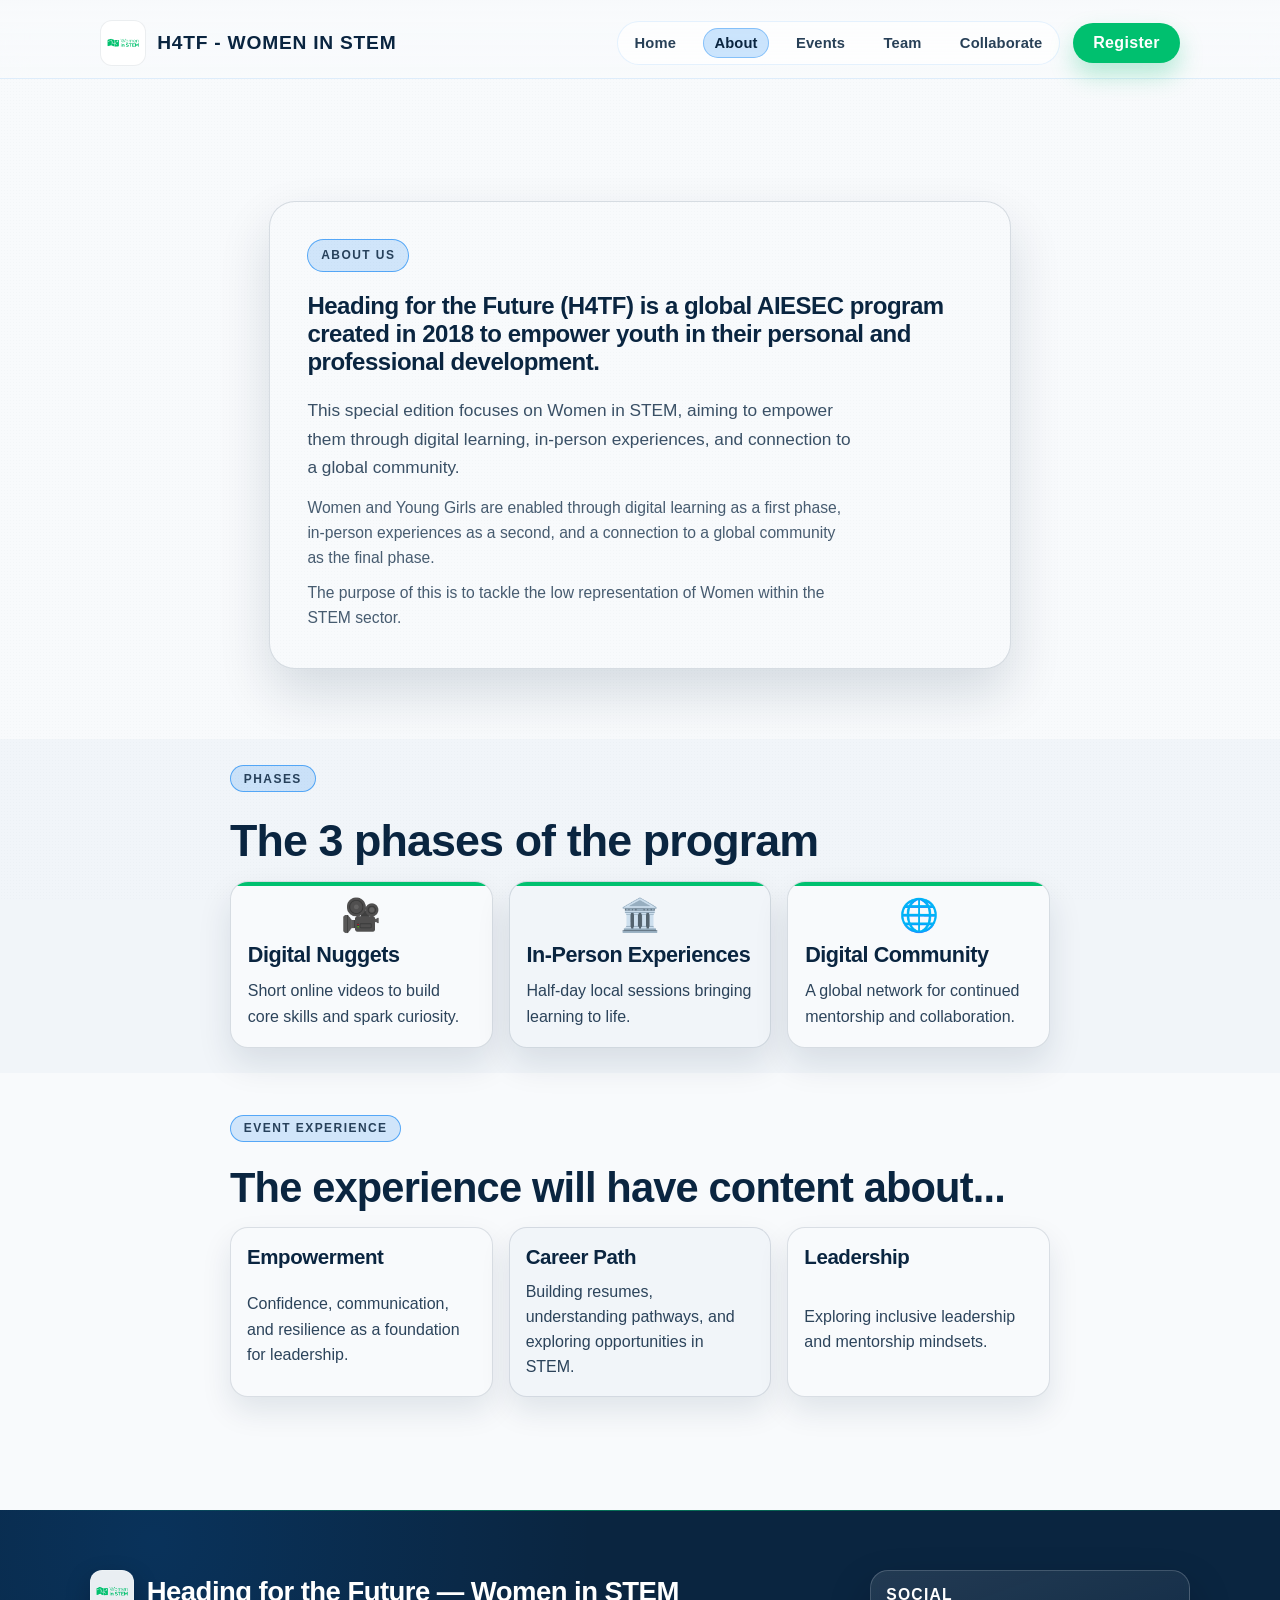
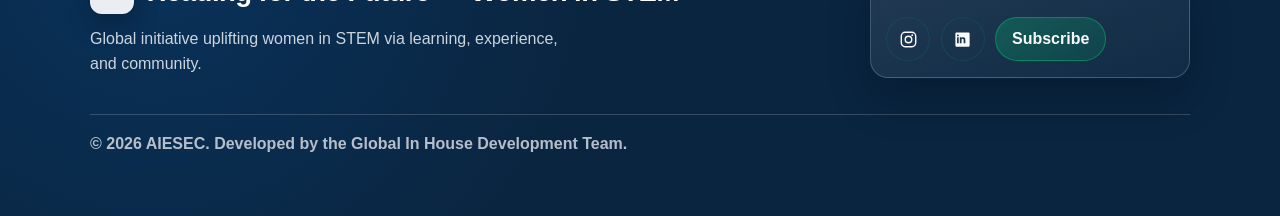
==== commit bc53b6b0: "Update site styling and footer social links across pages" ====
--- a/about.html
+++ b/about.html
@@ -50,25 +50,22 @@
 
     <main class="about-main" id="about-content">
       <section class="about-hero" aria-labelledby="about-title">
-        <p class="partners-eyebrow">About Us</p>
-        <h1 id="about-title">
-          Heading for the Future (H4TF) is a global AIESEC program created in 2018 to empower youth in their personal and professional development.
-        </h2>
-        <p class="about-hero-lead">
-          This special edition focuses on Women in STEM, aiming to empower them through digital learning, in-person experiences, and connection to a global community.
-        </p>
-        <div class="about-hero-copy">
-          <p>
-            Women and Young Girls are enabled through digital learning as a first phase, in-person experiences as a second, and a connection to a global community as the final phase.
+        <div class="collaborate-hero">
+          <p class="partners-eyebrow">About Us</p>
+          <h2 id="about-title">
+            Heading for the Future (H4TF) is a global AIESEC program created in 2018 to empower youth in their personal and professional development.
+          </h2>
+          <p class="about-hero-lead">
+            This special edition focuses on Women in STEM, aiming to empower them through digital learning, in-person experiences, and connection to a global community.
           </p>
-          <p>
-            The purpose of this is to tackle the low representation of Women within the STEM sector.
-          </p>
-        </div>
-        <div class="about-hero-tags" aria-label="Program focus areas">
-          <span>Digital Learning</span>
-          <span>In-Person Experience</span>
-          <span>Global Community</span>
+          <div class="about-hero-copy">
+            <p>
+              Women and Young Girls are enabled through digital learning as a first phase, in-person experiences as a second, and a connection to a global community as the final phase.
+            </p>
+            <p>
+              The purpose of this is to tackle the low representation of Women within the STEM sector.
+            </p>
+          </div>
         </div>
       </section>
 
@@ -136,7 +133,7 @@
               <li>
                 <a
                   class="footer-social-link"
-                  href="https://www.instagram.com"
+                  href="https://www.instagram.com/aiesecglobal?utm_source=ig_web_button_share_sheet&igsh=ZDNlZDc0MzIxNw=="
                   target="_blank"
                   rel="noopener"
                   aria-label="Instagram"
@@ -152,7 +149,7 @@
               <li>
                 <a
                   class="footer-social-link"
-                  href="https://www.linkedin.com"
+                  href="https://www.linkedin.com/company/aiesec/"
                   target="_blank"
                   rel="noopener"
                   aria-label="LinkedIn"
--- a/styles.css
+++ b/styles.css
@@ -1,11 +1,18 @@
 :root {
   color-scheme: light;
-  --bg-deep: #0a2540;
-  --bg-soft: #f8fafc;
-  --ink: #3a3a3a;
-  --accent: #14b8a6;
-  --accent-2: #2ec4b6;
-  --card: #f8fafc;
+  --color-primary-dark: #0A2540;
+  --color-primary-blue: #037EF3;
+  --color-product-green: #00C06F;
+  --color-bg-light: #F8FAFC;
+  --color-bg-alt: #F1F5F9;
+  --color-text-dark: #3A3A3A;
+  --color-white: #FFFFFF;
+  --bg-deep: #0A2540;
+  --bg-soft: #F8FAFC;
+  --ink: #3A3A3A;
+  --accent: #00C06F;
+  --accent-2: #037EF3;
+  --card: #FFFFFF;
   --shadow: rgba(10, 37, 64, 0.14);
   --radius: 22px;
   --transition: 0.25s ease;
@@ -26,7 +33,7 @@
   margin: 0;
   font-family: "Avenir Next", "Segoe UI", "Helvetica Neue", sans-serif;
   color: var(--ink);
-  background: radial-gradient(circle at top left, #f8fafc 0%, #f1f5fb 45%, #e2ebf7 100%);
+  background: #F8FAFC;
   min-height: 100vh;
   position: relative;
   overflow-x: hidden;
@@ -36,6 +43,7 @@
 
 html,
 body {
+  background-color: #F8FAFC;
   scroll-behavior: smooth;
   -webkit-user-select: none;
   -moz-user-select: none;
@@ -60,6 +68,7 @@
   padding: 1.25rem 6vw 0.75rem;
   background: linear-gradient(180deg, rgba(248, 250, 252, 0.98) 0%, rgba(248, 250, 252, 0.7) 100%);
   backdrop-filter: blur(12px);
+  border-bottom: 1px solid rgba(3, 126, 243, 0.1);
 }
 
 .nav-inner {
@@ -83,7 +92,7 @@
   height: 46px;
   border-radius: 12px;
   object-fit: contain;
-  background: #ffffff;
+  background: #FFFFFF;
   padding: 0.25rem;
   border: 1px solid rgba(10, 37, 64, 0.08);
 }
@@ -93,7 +102,7 @@
   font-weight: 700;
   letter-spacing: 0.04em;
   text-transform: uppercase;
-  color: var(--bg-deep);
+  color: #0A2540;
 }
 
 .nav-links {
@@ -103,7 +112,7 @@
   gap: clamp(0.4rem, 1.4vw, 1rem);
   padding: 0.35rem;
   border-radius: 999px;
-  border: 1px solid rgba(10, 37, 64, 0.1);
+  border: 1px solid rgba(3, 126, 243, 0.1);
   background: rgba(255, 255, 255, 0.7);
 }
 
@@ -119,14 +128,14 @@
 }
 
 .nav-links a:hover {
-  color: var(--bg-deep);
-  background: rgba(20, 184, 166, 0.12);
+  color: #0A2540;
+  background: rgba(3, 126, 243, 0.12);
 }
 
 .nav-links a[aria-current="page"] {
-  color: var(--bg-deep);
-  background: rgba(20, 184, 166, 0.2);
-  box-shadow: inset 0 0 0 1px rgba(20, 184, 166, 0.35);
+  color: #0A2540;
+  background: rgba(3, 126, 243, 0.2);
+  box-shadow: inset 0 0 0 1px rgba(3, 126, 243, 0.35);
 }
 
 .nav-menu {
@@ -180,20 +189,24 @@
   justify-content: center;
   padding: 0.6rem 1.2rem;
   border-radius: 999px;
-  background: var(--accent);
-  color: #ffffff;
+  background: #00C06F;
+  color: #FFFFFF;
   text-decoration: none;
   font-weight: 700;
   letter-spacing: 0.02em;
-  border: 1px solid rgba(20, 184, 166, 0.65);
-  box-shadow: 0 12px 24px rgba(20, 184, 166, 0.28);
+  border: 1px solid rgba(0, 192, 111, 0.65);
+  box-shadow: 0 12px 24px rgba(0, 192, 111, 0.28);
   transition: transform var(--transition), box-shadow var(--transition), background var(--transition);
 }
 
 .cta-button:hover {
   transform: translateY(-1px);
-  background: #0f9f8f;
-  box-shadow: 0 16px 30px rgba(20, 184, 166, 0.34);
+  background: #00C06F;
+  box-shadow: 0 16px 30px rgba(0, 192, 111, 0.34);
+}
+
+a {
+  color: #037EF3;
 }
 
 h1,
@@ -202,7 +215,7 @@
   font-family: "Avenir Next", "Segoe UI", "Helvetica Neue", sans-serif;
   letter-spacing: -0.02em;
   margin: 0 0 0.5rem;
-  color: var(--bg-deep);
+  color: #0A2540;
 }
 
 p {
@@ -230,7 +243,7 @@
 
 .hero-visual {
   border-radius: 0;
-  background: #eef4fb;
+  background: #F1F5F9;
   box-shadow: none;
   overflow: hidden;
   width: 100vw;
@@ -273,7 +286,7 @@
   padding: clamp(1.75rem, 5vw, 4rem);
   padding-top: clamp(2.8rem, 7vh, 5.5rem);
   padding-bottom: clamp(1.5rem, 5vh, 3.2rem);
-  color: #f8fafc;
+  color: #F8FAFC;
 }
 
 .hero-overlay::before {
@@ -300,7 +313,7 @@
 }
 
 .hero-overlay h1 {
-  color: #f8fafc;
+  color: #F8FAFC;
   font-size: clamp(2.2rem, 5.2vw, 4.4rem);
   line-height: 1.05;
   max-width: 26ch;
@@ -338,19 +351,19 @@
   min-height: 46px;
   padding: 0.74rem 1.2rem;
   border-radius: 999px;
-  color: #ffffff;
+  color: #FFFFFF;
   text-decoration: none;
   font-weight: 700;
-  border: 1px solid rgba(248, 250, 252, 0.5);
-  background: rgba(248, 250, 252, 0.1);
+  border: 1px solid rgba(3, 126, 243, 0.6);
+  background: rgba(3, 126, 243, 0.24);
   backdrop-filter: blur(2px);
   transition: transform var(--transition), background var(--transition), border-color var(--transition);
 }
 
 .hero-secondary:hover {
   transform: translateY(-1px);
-  background: rgba(248, 250, 252, 0.2);
-  border-color: rgba(248, 250, 252, 0.72);
+  background: rgba(3, 126, 243, 0.35);
+  border-color: rgba(3, 126, 243, 0.75);
 }
 
 .hero-eyebrow {
@@ -360,12 +373,13 @@
   width: fit-content;
   padding: 0.45rem 0.9rem;
   border-radius: 999px;
-  border: 1px solid rgba(46, 196, 182, 0.65);
-  background: rgba(46, 196, 182, 0.18);
+  border: 1px solid rgba(3, 126, 243, 0.65);
+  background: rgba(3, 126, 243, 0.18);
 }
 
 .impact-section {
   padding: clamp(2.8rem, 7vw, 4.5rem) 6vw clamp(2.4rem, 6vw, 3.4rem);
+  background: #F8FAFC;
 }
 
 .impact-header {
@@ -387,7 +401,7 @@
 
 .impact-card {
   border-radius: 20px;
-  background: linear-gradient(145deg, rgba(255, 255, 255, 0.94), rgba(239, 250, 248, 0.95));
+  background: linear-gradient(145deg, rgba(255, 255, 255, 0.94), rgba(248, 255, 251, 0.95));
   border: 1px solid rgba(10, 37, 64, 0.1);
   box-shadow: 0 14px 30px rgba(10, 37, 64, 0.1);
   padding: 1.4rem 1.2rem;
@@ -397,8 +411,8 @@
 
 .impact-card:hover {
   transform: translateY(-4px);
-  border-color: rgba(20, 184, 166, 0.45);
-  box-shadow: 0 20px 36px rgba(10, 37, 64, 0.15), 0 0 0 2px rgba(20, 184, 166, 0.16);
+  border-color: rgba(3, 126, 243, 0.45);
+  box-shadow: 0 20px 36px rgba(10, 37, 64, 0.15), 0 0 0 2px rgba(3, 126, 243, 0.16);
 }
 
 .impact-value {
@@ -411,7 +425,7 @@
 }
 
 .impact-value.is-counting {
-  color: var(--accent);
+  color: #00C06F;
   transform: translateY(-1px);
 }
 
@@ -424,6 +438,7 @@
 
 .featured-events-section {
   padding: clamp(2.2rem, 6vw, 3.4rem) 6vw clamp(2.8rem, 7vw, 4.4rem);
+  background: #F1F5F9;
 }
 
 .featured-events-header {
@@ -450,8 +465,8 @@
 
 .featured-event-card:hover {
   transform: translateY(-4px);
-  border-color: rgba(20, 184, 166, 0.45);
-  box-shadow: 0 22px 40px rgba(10, 37, 64, 0.18), 0 0 0 2px rgba(20, 184, 166, 0.16);
+  border-color: rgba(3, 126, 243, 0.45);
+  box-shadow: 0 22px 40px rgba(10, 37, 64, 0.18), 0 0 0 2px rgba(3, 126, 243, 0.16);
 }
 
 .featured-event-image {
@@ -466,7 +481,7 @@
   padding: 1.4rem 1.3rem 1.45rem;
   display: grid;
   gap: 0.55rem;
-  background: linear-gradient(160deg, rgba(206, 240, 231, 0.92), rgba(178, 227, 213, 0.95));
+  background: linear-gradient(160deg, rgba(204, 250, 240, 0.92), rgba(184, 245, 230, 0.95));
 }
 
 .featured-event-title {
@@ -500,11 +515,12 @@
 
 .registration-section {
   padding: clamp(3rem, 8vw, 5.5rem) 6vw clamp(4rem, 10vw, 6.5rem);
+  background: #F8FAFC;
 }
 
 .partners-section {
   padding: clamp(2.8rem, 7vw, 4.2rem) 6vw clamp(3rem, 8vw, 4.8rem);
-  background: rgba(255, 255, 255, 0.72);
+  background: #F1F5F9;
   border-top: 1px solid rgba(10, 37, 64, 0.12);
   border-bottom: 1px solid rgba(10, 37, 64, 0.12);
 }
@@ -518,8 +534,8 @@
   align-items: center;
   padding: 0.4rem 0.85rem;
   border-radius: 999px;
-  border: 1px solid rgba(46, 196, 182, 0.6);
-  background: rgba(46, 196, 182, 0.16);
+  border: 1px solid rgba(3, 126, 243, 0.6);
+  background: rgba(3, 126, 243, 0.16);
   color: rgba(10, 37, 64, 0.86);
   font-size: 0.78rem;
   font-weight: 700;
@@ -573,8 +589,8 @@
 
 .partner-marquee-item:hover {
   transform: translateY(-2px);
-  border-color: rgba(20, 184, 166, 0.4);
-  box-shadow: 0 14px 28px rgba(10, 37, 64, 0.12), 0 0 0 2px rgba(20, 184, 166, 0.16);
+  border-color: rgba(3, 126, 243, 0.4);
+  box-shadow: 0 14px 28px rgba(10, 37, 64, 0.12), 0 0 0 2px rgba(3, 126, 243, 0.16);
 }
 
 .partner-marquee-logo {
@@ -690,7 +706,7 @@
   border: 1px solid rgba(10, 37, 64, 0.12);
   box-shadow: 0 14px 28px rgba(10, 37, 64, 0.08);
   cursor: pointer;
-  outline: 0 solid rgba(20, 184, 166, 0);
+  outline: 0 solid rgba(3, 126, 243, 0);
   outline-offset: 4px;
   transition: transform var(--transition), box-shadow var(--transition), border-color var(--transition), outline-color var(--transition);
 }
@@ -712,9 +728,9 @@
 
 .registration-card:hover {
   transform: translateY(-4px);
-  border-color: rgba(20, 184, 166, 0.45);
-  outline-color: rgba(20, 184, 166, 0.35);
-  box-shadow: 0 20px 40px rgba(10, 37, 64, 0.18), 0 0 0 2px rgba(20, 184, 166, 0.25);
+  border-color: rgba(3, 126, 243, 0.45);
+  outline-color: rgba(3, 126, 243, 0.35);
+  box-shadow: 0 20px 40px rgba(10, 37, 64, 0.18), 0 0 0 2px rgba(3, 126, 243, 0.25);
 }
 
 .registration-card h3 {
@@ -729,6 +745,7 @@
 
 .country-pics-section {
   padding: 0 6vw clamp(4rem, 10vw, 6.5rem);
+  background: #F8FAFC;
 }
 
 .country-pics-grid {
@@ -750,8 +767,8 @@
 
 .country-pic-card:hover {
   transform: translateY(-4px);
-  border-color: rgba(20, 184, 166, 0.45);
-  box-shadow: 0 18px 36px rgba(10, 37, 64, 0.12), 0 0 0 2px rgba(20, 184, 166, 0.2);
+  border-color: rgba(3, 126, 243, 0.45);
+  box-shadow: 0 18px 36px rgba(10, 37, 64, 0.12), 0 0 0 2px rgba(3, 126, 243, 0.2);
 }
 
 .country-pic-card img {
@@ -764,14 +781,17 @@
 
 .testimonials-section {
   padding: 0 6vw clamp(4rem, 10vw, 6.5rem);
+  background: #F8FAFC;
+}
+
+.testimonials-section .registration-header {
+  padding-top: 1.8rem;
 }
 
 .site-footer {
   padding: clamp(2.4rem, 6vw, 3.7rem) 6vw;
-  background:
-    radial-gradient(circle at 90% 18%, rgba(123, 230, 218, 0.2) 0%, rgba(123, 230, 218, 0) 34%),
-    linear-gradient(150deg, #051626 0%, #0a2540 48%, #15486f 100%);
-  color: #f8fafc;
+  background: #0A2540;
+  color: #F8FAFC;
   position: relative;
   overflow: hidden;
 }
@@ -780,7 +800,7 @@
   content: "";
   position: absolute;
   inset: 0;
-  background: radial-gradient(circle at 12% 10%, rgba(46, 196, 182, 0.2) 0%, rgba(46, 196, 182, 0) 38%);
+  background: radial-gradient(circle at 12% 10%, rgba(3, 126, 243, 0.15) 0%, rgba(3, 126, 243, 0) 38%);
   pointer-events: none;
 }
 
@@ -791,7 +811,7 @@
   right: 0;
   top: 0;
   height: 1px;
-  background: linear-gradient(90deg, rgba(123, 230, 218, 0) 0%, rgba(123, 230, 218, 0.75) 50%, rgba(123, 230, 218, 0) 100%);
+  background: linear-gradient(90deg, rgba(0, 192, 111, 0) 0%, rgba(0, 192, 111, 0.5) 50%, rgba(0, 192, 111, 0) 100%);
 }
 
 .footer-inner {
@@ -907,7 +927,7 @@
 .footer-links a,
 .footer-link-button,
 .footer-contact a {
-  color: #7be6da;
+  color: #F8FAFC;
   font: inherit;
   background: transparent;
   border: 0;
@@ -928,9 +948,9 @@
   width: 44px;
   height: 44px;
   border-radius: 999px;
-  border: 1px solid rgba(123, 230, 218, 0.45);
-  background: rgba(123, 230, 218, 0.12);
-  box-shadow: inset 0 0 0 1px rgba(123, 230, 218, 0.12);
+  border: 1px solid rgba(0, 192, 111, 0.45);
+  background: rgba(0, 192, 111, 0.12);
+  box-shadow: inset 0 0 0 1px rgba(0, 192, 111, 0.12);
 }
 
 .footer-social-icon {
@@ -954,15 +974,15 @@
   width: auto;
   padding: 0.62rem 1rem;
   border-radius: 999px;
-  border: 1px solid rgba(123, 230, 218, 0.48);
-  background: linear-gradient(140deg, rgba(123, 230, 218, 0.28), rgba(123, 230, 218, 0.14));
+  border: 1px solid rgba(0, 192, 111, 0.48);
+  background: linear-gradient(140deg, rgba(0, 192, 111, 0.28), rgba(0, 192, 111, 0.14));
 }
 
 .footer-links a:hover,
 .footer-link-button:hover,
 .footer-contact a:hover {
-  color: #c1fff8;
-  text-shadow: 0 0 12px rgba(20, 184, 166, 0.4);
+  color: #00C06F;
+  text-shadow: 0 0 12px rgba(0, 192, 111, 0.35);
 }
 
 .footer-social-link:hover {
@@ -1122,7 +1142,7 @@
 }
 
 .carousel-dot.is-active {
-  background: var(--accent);
+  background: #00C06F;
 }
 
 .venue-modal {
@@ -1288,8 +1308,8 @@
 
 .newsletter-input:focus-visible {
   outline: none;
-  border-color: rgba(20, 184, 166, 0.8);
-  box-shadow: 0 0 0 3px rgba(20, 184, 166, 0.18);
+  border-color: rgba(3, 126, 243, 0.8);
+  box-shadow: 0 0 0 3px rgba(3, 126, 243, 0.18);
 }
 
 .newsletter-status {
@@ -1299,11 +1319,11 @@
 }
 
 .newsletter-status.is-success {
-  color: #0f766e;
+  color: #00C06F;
 }
 
 .newsletter-status.is-error {
-  color: #b91c1c;
+  color: #037EF3;
 }
 
 .newsletter-actions {
@@ -1811,9 +1831,57 @@
 }
 
 .about-main {
-  width: min(1120px, 92vw);
-  margin: 0 auto;
+  width: 100%;
+  max-width: none;
+  margin: 0;
   padding: clamp(2rem, 5vw, 3.2rem) 0 clamp(3rem, 7vw, 4.5rem);
+}
+
+.about-page .about-hero {
+  background-color: #F8FAFC;
+}
+
+.about-page .phases-section {
+  background-color: #F1F5F9;
+}
+
+.about-page .experience-section {
+  background-color: #F8FAFC;
+}
+
+.about-page .about-hero,
+.about-page .phases-section,
+.about-page .experience-section {
+  padding-top: clamp(1.25rem, 2vw, 1.75rem);
+  padding-bottom: clamp(1.25rem, 2vw, 1.75rem);
+  margin-top: 1rem;
+  margin-bottom: 1rem;
+  padding-left: 0;
+  padding-right: 0;
+  width: 100%;
+  box-sizing: border-box;
+}
+
+.about-page .about-hero .collaborate-hero,
+.about-page .phases-header,
+.about-page .phases-grid,
+.about-page .experience-header,
+.about-page .experience-grid {
+  width: min(66vw, 820px);
+  margin-left: auto;
+  margin-right: auto;
+}
+
+.about-page .about-hero .collaborate-hero {
+  width: min(58vw, 760px);
+  display: grid;
+  gap: 0.8rem;
+}
+
+.about-page .about-hero .partners-eyebrow {
+  justify-self: start;
+  align-self: start;
+  margin: 0 0 0.45rem;
 }
 
 .about-main .partners-eyebrow {
@@ -1824,49 +1892,43 @@
 }
 
 .about-hero {
-  min-height: clamp(320px, 50vh, 480px);
-  display: grid;
-  align-content: center;
-  gap: 1rem;
+  min-height: 0;
+  display: block;
   padding: clamp(1.4rem, 3.5vw, 2.5rem);
-  border-radius: 28px;
-  border: 1px solid rgba(10, 37, 64, 0.14);
-  background:
-    radial-gradient(circle at 88% 10%, rgba(20, 184, 166, 0.24) 0%, rgba(20, 184, 166, 0) 34%),
-    linear-gradient(136deg, rgba(255, 255, 255, 0.97) 0%, rgba(238, 250, 248, 0.92) 48%, rgba(230, 243, 255, 0.92) 100%);
-  box-shadow: 0 24px 48px rgba(10, 37, 64, 0.12);
+  background: #F8FAFC;
 }
 
 .about-hero h1 {
   margin: 0;
-  max-width: 22ch;
-  font-size: clamp(2rem, 3.7vw, 3rem);
-  line-height: 1.1;
+  max-width: 28ch;
+  font-size: clamp(1.7rem, 3vw, 2.25rem);
+  line-height: 1.18;
   color: var(--bg-deep);
 }
 
 .about-hero-copy {
-  max-width: 74ch;
+  max-width: 60ch;
   display: grid;
   gap: 0.55rem;
 }
 
 .about-hero-lead {
   margin: 0;
-  max-width: 66ch;
-  color: rgba(10, 37, 64, 0.9);
-  font-size: clamp(1.08rem, 1.7vw, 1.22rem);
-  line-height: 1.66;
+  max-width: 58ch;
+  color: rgba(10, 37, 64, 0.8);
+  font-size: clamp(0.98rem, 1.45vw, 1.08rem);
+  line-height: 1.65;
 }
 
 .about-hero-copy p {
   margin: 0;
-  color: rgba(10, 37, 64, 0.82);
-  line-height: 1.6;
+  color: rgba(10, 37, 64, 0.74);
+  line-height: 1.62;
+  font-size: 0.98rem;
 }
 
 .about-hero-tags {
-  margin-top: 0.25rem;
+  margin-top: 0.35rem;
   display: flex;
   flex-wrap: wrap;
   gap: 0.5rem;
@@ -1912,7 +1974,7 @@
   isolation: isolate;
   border-radius: 18px;
   border: 1px solid rgba(10, 37, 64, 0.14);
-  background: linear-gradient(150deg, rgba(255, 255, 255, 0.96), rgba(234, 248, 245, 0.92));
+  background: #F8FAFC;
   box-shadow: 0 16px 34px rgba(10, 37, 64, 0.11);
   padding: 1.05rem;
   display: grid;
@@ -1921,16 +1983,8 @@
   transition: transform var(--transition), box-shadow var(--transition), border-color var(--transition);
 }
 
-.phase-card:nth-child(1) {
-  background: linear-gradient(150deg, rgba(245, 252, 250, 0.97), rgba(230, 247, 243, 0.9));
-}
-
-.phase-card:nth-child(2) {
-  background: linear-gradient(150deg, rgba(245, 249, 255, 0.97), rgba(226, 239, 255, 0.9));
-}
-
-.phase-card:nth-child(3) {
-  background: linear-gradient(150deg, rgba(255, 249, 242, 0.97), rgba(255, 239, 224, 0.9));
+.phase-card:nth-child(even) {
+  background: #F1F5F9;
 }
 
 .phase-card::before {
@@ -1940,34 +1994,26 @@
   right: 0;
   top: 0;
   height: 4px;
-  background: linear-gradient(90deg, rgba(20, 184, 166, 0.9), rgba(10, 37, 64, 0.86));
+  background: #00C06F;
   z-index: -1;
 }
 
-.phase-card:nth-child(2)::before {
-  background: linear-gradient(90deg, rgba(45, 126, 255, 0.9), rgba(10, 37, 64, 0.86));
-}
-
-.phase-card:nth-child(3)::before {
-  background: linear-gradient(90deg, rgba(245, 158, 11, 0.92), rgba(180, 83, 9, 0.86));
-}
-
 .phase-card::after {
-  content: "";
+  content: none;
   position: absolute;
   width: 130px;
   height: 130px;
   right: -52px;
   top: -52px;
   border-radius: 999px;
-  background: radial-gradient(circle, rgba(46, 196, 182, 0.22) 0%, rgba(46, 196, 182, 0) 72%);
+  background: none;
   z-index: -1;
 }
 
 .phase-card:hover {
   transform: translateY(-4px);
-  border-color: rgba(20, 184, 166, 0.45);
-  box-shadow: 0 24px 42px rgba(10, 37, 64, 0.17), 0 0 0 2px rgba(20, 184, 166, 0.14);
+  border-color: rgba(3, 126, 243, 0.45);
+  box-shadow: 0 24px 42px rgba(10, 37, 64, 0.17), 0 0 0 2px rgba(3, 126, 243, 0.14);
 }
 
 .phase-icon {
@@ -2013,7 +2059,7 @@
 .experience-card {
   border-radius: 18px;
   border: 1px solid rgba(10, 37, 64, 0.13);
-  background: linear-gradient(155deg, rgba(248, 250, 252, 0.98), rgba(235, 245, 255, 0.92));
+  background: #F8FAFC;
   box-shadow: 0 14px 30px rgba(10, 37, 64, 0.1);
   padding: 1rem;
   display: grid;
@@ -2021,22 +2067,14 @@
   transition: transform var(--transition), box-shadow var(--transition), border-color var(--transition);
 }
 
-.experience-card:nth-child(1) {
-  background: linear-gradient(155deg, rgba(248, 250, 252, 0.98), rgba(235, 245, 255, 0.92));
-}
-
-.experience-card:nth-child(2) {
-  background: linear-gradient(155deg, rgba(245, 252, 250, 0.98), rgba(231, 248, 242, 0.92));
-}
-
-.experience-card:nth-child(3) {
-  background: linear-gradient(155deg, rgba(255, 249, 242, 0.98), rgba(255, 241, 228, 0.92));
+.experience-card:nth-child(even) {
+  background: #F1F5F9;
 }
 
 .experience-card:hover {
   transform: translateY(-3px);
-  border-color: rgba(20, 184, 166, 0.38);
-  box-shadow: 0 20px 36px rgba(10, 37, 64, 0.14), 0 0 0 2px rgba(20, 184, 166, 0.12);
+  border-color: rgba(3, 126, 243, 0.38);
+  box-shadow: 0 20px 36px rgba(10, 37, 64, 0.14), 0 0 0 2px rgba(3, 126, 243, 0.12);
 }
 
 .experience-card h3 {
@@ -2056,15 +2094,42 @@
     width: 100%;
     max-width: none;
     padding-top: 1.35rem;
-    padding-left: 1rem;
-    padding-right: 1rem;
+    padding-left: 0;
+    padding-right: 0;
+  }
+
+  .about-page .about-hero,
+  .about-page .phases-section,
+  .about-page .experience-section {
+    margin-top: 0.7rem;
+    margin-bottom: 0.7rem;
+    padding-top: 0.7rem;
+    padding-bottom: 0.7rem;
+    padding-left: 0.7rem;
+    padding-right: 0.7rem;
+  }
+
+  .about-page .about-hero .collaborate-hero,
+  .about-page .phases-header,
+  .about-page .phases-grid,
+  .about-page .experience-header,
+  .about-page .experience-grid,
+  .about-page .about-hero .about-hero-copy,
+  .about-page .about-hero .about-hero-tags {
+    width: 100%;
   }
 
   .about-hero {
     min-height: 0;
-    border-radius: 18px;
-    padding: 1.05rem;
+    border-radius: 14px;
+    padding: 0.7rem;
     gap: 0.8rem;
+  }
+
+  .about-page .about-hero .collaborate-hero {
+    margin: 0;
+    padding: 0.75rem;
+    border-radius: 14px;
   }
 
   .about-hero h1 {
@@ -2110,8 +2175,9 @@
 }
 
 .events-main {
-  width: min(1120px, 92vw);
-  margin: 0 auto;
+  width: 100%;
+  max-width: none;
+  margin: 0;
   padding: clamp(2rem, 5vw, 3.2rem) 0 clamp(3rem, 7vw, 4.5rem);
 }
 
@@ -2124,7 +2190,7 @@
   border-radius: 24px;
   border: 1px solid rgba(10, 37, 64, 0.16);
   background:
-    radial-gradient(circle at 84% 10%, rgba(46, 196, 182, 0.24) 0%, rgba(46, 196, 182, 0) 38%),
+    radial-gradient(circle at 84% 10%, rgba(3, 126, 243, 0.24) 0%, rgba(3, 126, 243, 0) 38%),
     linear-gradient(130deg, rgba(255, 255, 255, 0.95), rgba(232, 246, 255, 0.9));
   box-shadow: 0 24px 50px rgba(10, 37, 64, 0.14);
 }
@@ -2138,6 +2204,35 @@
 
 .events-section {
   margin-top: 1.8rem;
+  margin-bottom: 1.8rem;
+  padding-top: 1.35rem;
+  padding-bottom: 1.35rem;
+  width: 100%;
+  box-sizing: border-box;
+}
+
+.events-section + .events-section {
+  margin-top: 4.5rem;
+}
+
+.events-section-header,
+.events-grid {
+  width: min(66vw, 980px);
+  margin-left: auto;
+  margin-right: auto;
+}
+
+.events-page .events-section:nth-of-type(odd) {
+  background-color: #FFFFFF;
+}
+
+.events-page .events-section:nth-of-type(even) {
+  background-color: #F1F5F9;
+}
+
+/* Ensure Upcoming Events section explicitly uses dark gray */
+.events-page > .events-section:nth-of-type(2) {
+  background-color: #F1F5F9 !important;
 }
 
 .events-section-header h2 {
@@ -2170,8 +2265,8 @@
 
 .event-card:hover {
   transform: translateY(-4px);
-  border-color: rgba(20, 184, 166, 0.42);
-  box-shadow: 0 22px 38px rgba(10, 37, 64, 0.16), 0 0 0 2px rgba(20, 184, 166, 0.12);
+  border-color: rgba(3, 126, 243, 0.42);
+  box-shadow: 0 22px 38px rgba(10, 37, 64, 0.16), 0 0 0 2px rgba(3, 126, 243, 0.12);
 }
 
 .event-card-image {
@@ -2243,6 +2338,11 @@
     padding-right: 1rem;
   }
 
+  .events-section-header,
+  .events-grid {
+    width: 100%;
+  }
+
   .events-hero {
     min-height: 0;
     border-radius: 18px;
@@ -2269,6 +2369,10 @@
   width: min(1120px, 92vw);
   margin: 0 auto;
   padding: clamp(2rem, 5vw, 3.2rem) 0 clamp(3rem, 7vw, 4.5rem);
+}
+
+.team-page .team-main {
+  background-color: #F8FAFC;
 }
 
 .team-hero {
@@ -2280,7 +2384,7 @@
   border-radius: 24px;
   border: 1px solid rgba(10, 37, 64, 0.16);
   background:
-    radial-gradient(circle at 86% 10%, rgba(46, 196, 182, 0.23) 0%, rgba(46, 196, 182, 0) 36%),
+    radial-gradient(circle at 86% 10%, rgba(3, 126, 243, 0.23) 0%, rgba(3, 126, 243, 0) 36%),
     linear-gradient(130deg, rgba(255, 255, 255, 0.95), rgba(230, 246, 255, 0.9));
   box-shadow: 0 24px 50px rgba(10, 37, 64, 0.13);
 }
@@ -2311,8 +2415,8 @@
 
 .team-card:hover {
   transform: translateY(-4px);
-  border-color: rgba(20, 184, 166, 0.42);
-  box-shadow: 0 24px 40px rgba(10, 37, 64, 0.16), 0 0 0 2px rgba(20, 184, 166, 0.12);
+  border-color: rgba(3, 126, 243, 0.42);
+  box-shadow: 0 24px 40px rgba(10, 37, 64, 0.16), 0 0 0 2px rgba(3, 126, 243, 0.12);
 }
 
 .team-header {
@@ -2329,7 +2433,7 @@
   object-fit: cover;
   display: block;
   background: rgba(10, 37, 64, 0.08);
-  border: 3px solid rgba(20, 184, 166, 0.2);
+  border: 3px solid rgba(3, 126, 243, 0.2);
   box-shadow: 0 8px 20px rgba(10, 37, 64, 0.12);
 }
 
@@ -2374,7 +2478,7 @@
 }
 
 .team-action:hover {
-  color: #0f9f8f;
+  color: #00C06F;
 }
 
 @media (max-width: 900px) {
@@ -2405,8 +2509,9 @@
 }
 
 .collaborate-main {
-  width: min(1120px, 92vw);
-  margin: 0 auto;
+  width: 100%;
+  max-width: none;
+  margin: 0;
   padding: clamp(2rem, 5vw, 3.2rem) 0 clamp(3rem, 7vw, 4.5rem);
 }
 
@@ -2418,16 +2523,27 @@
 }
 
 .collaborate-hero {
+  width: min(1120px, 92vw);
+  margin-top: 1.8rem;
+  margin-bottom: 1.8rem;
+  margin-left: auto;
+  margin-right: auto;
   padding: clamp(1.25rem, 3.6vw, 2.35rem);
   border-radius: 26px;
   border: 1px solid rgba(10, 37, 64, 0.14);
-  background:
-    radial-gradient(circle at 88% 10%, rgba(20, 184, 166, 0.24) 0%, rgba(20, 184, 166, 0) 36%),
-    linear-gradient(135deg, rgba(255, 255, 255, 0.97), rgba(232, 248, 244, 0.92));
+  background: #F8FAFC;
   box-shadow: 0 24px 52px rgba(10, 37, 64, 0.14);
   display: grid;
   gap: 1rem;
   align-content: start;
+}
+
+.collab-cards-grid,
+.collaborate-form,
+.collaborate-section-header {
+  width: min(66vw, 980px);
+  margin-left: auto;
+  margin-right: auto;
 }
 
 .collaborate-hero-layout {
@@ -2496,7 +2612,34 @@
 
 .collaborate-section,
 .collaborate-form-section {
-  margin-top: 1.65rem;
+  width: 100%;
+  box-sizing: border-box;
+  margin-top: 1.8rem;
+  margin-bottom: 1.8rem;
+  padding-top: 1.35rem;
+  padding-bottom: 1.35rem;
+}
+
+.collaborate-section + .collaborate-section,
+.collaborate-section + .collaborate-form-section,
+.collaborate-form-section + .collaborate-section {
+  margin-top: 4.5rem;
+}
+
+.collaborate-page .collaborate-hero {
+  background-color: #F1F5F9;
+}
+
+.collaborate-page .collaborate-section:nth-of-type(1) {
+  background-color: #FFFFFF;
+}
+
+.collaborate-page .collaborate-section:nth-of-type(2) {
+  background-color: #F1F5F9;
+}
+
+.collaborate-page .collaborate-form-section {
+  background-color: #FFFFFF;
 }
 
 .collaborate-section-header h2 {
@@ -2581,8 +2724,8 @@
 
 .collaborate-input:focus-visible {
   outline: none;
-  border-color: rgba(20, 184, 166, 0.8);
-  box-shadow: 0 0 0 3px rgba(20, 184, 166, 0.18);
+  border-color: rgba(3, 126, 243, 0.8);
+  box-shadow: 0 0 0 3px rgba(3, 126, 243, 0.18);
 }
 
 .collaborate-textarea {
@@ -2597,11 +2740,11 @@
 }
 
 .collaborate-status.is-success {
-  color: #0f766e;
+  color: #00C06F;
 }
 
 .collaborate-status.is-error {
-  color: #b91c1c;
+  color: #037EF3;
 }
 
 .collaborate-actions {
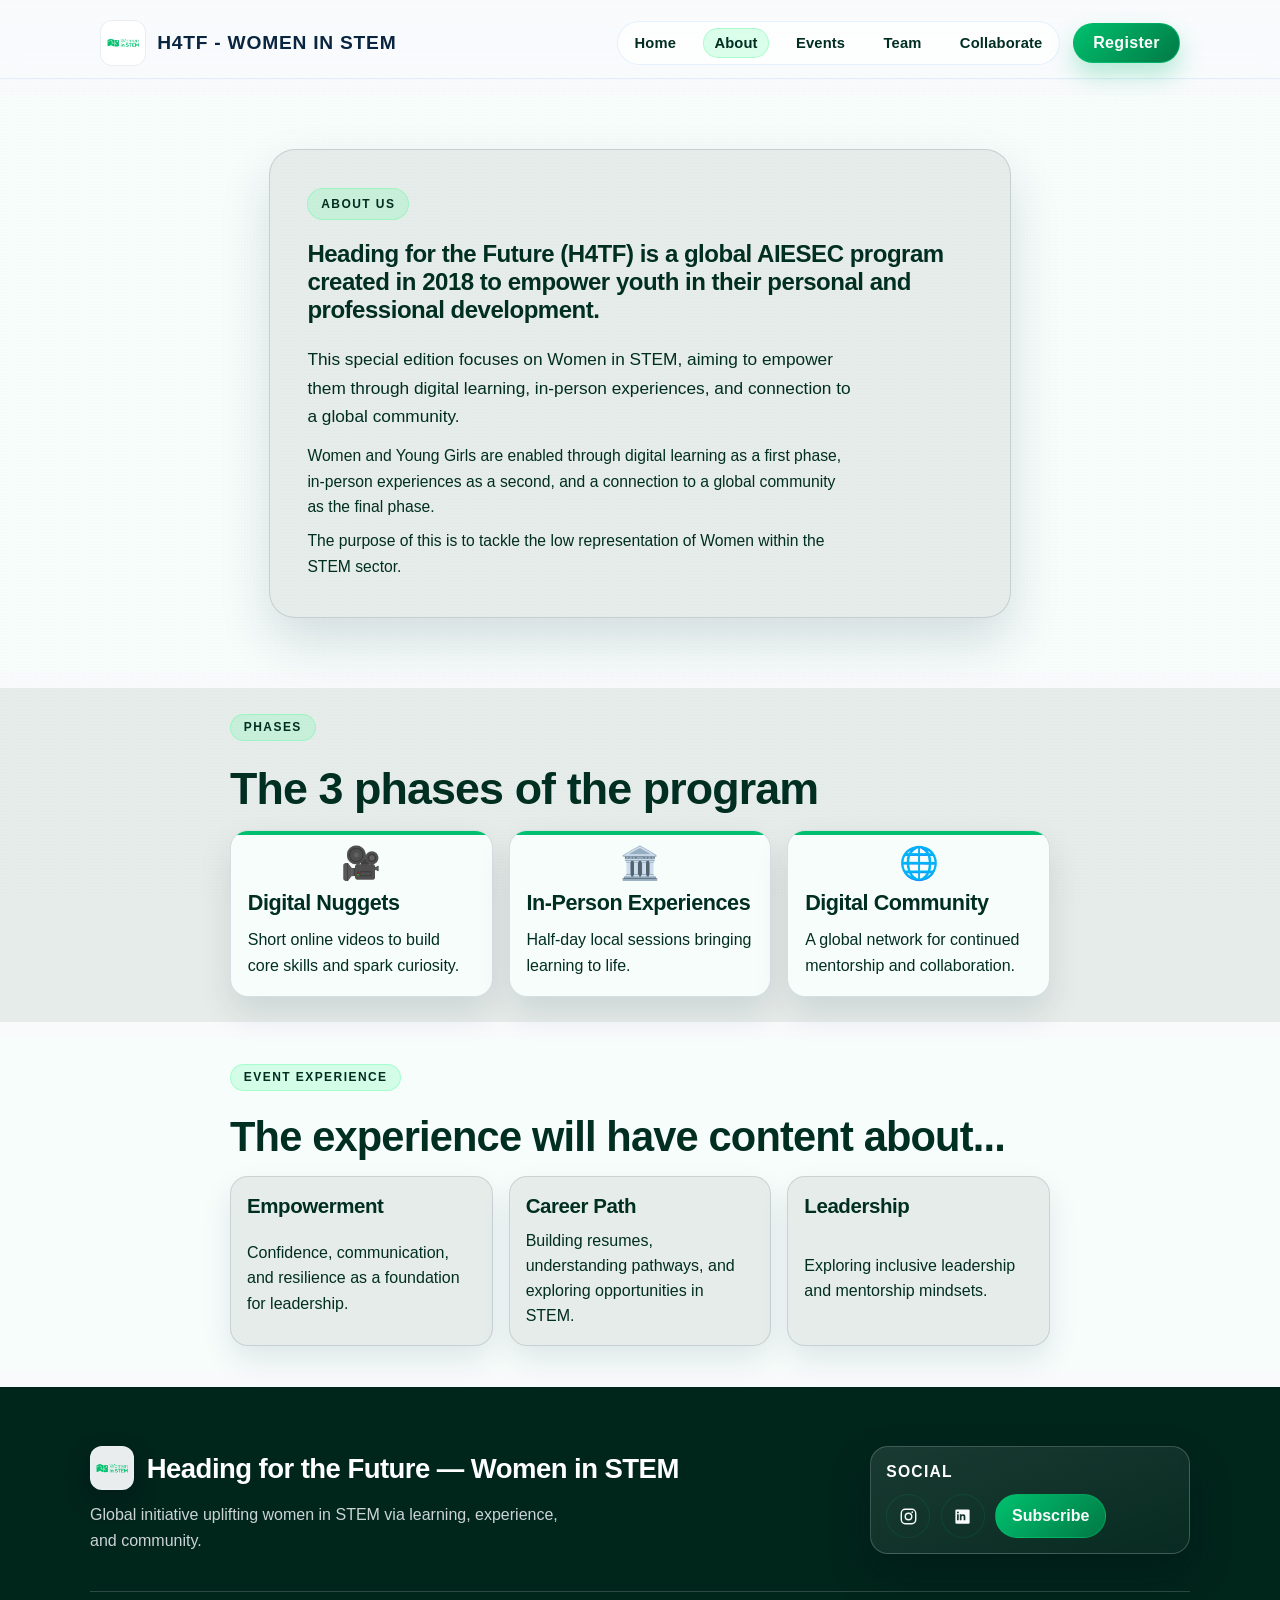
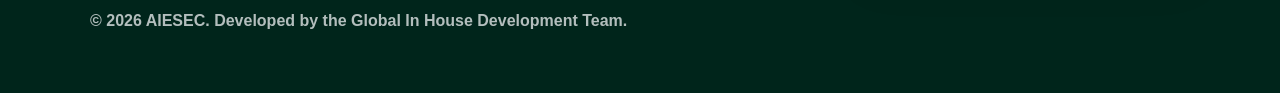
==== commit 04b2c3a7: "Update hero assets, newsletter behavior, events cards, and register links" ====
--- a/about.html
+++ b/about.html
@@ -39,7 +39,7 @@
           <a
             class="cta-button nav-register"
             data-register-link
-            href="https://docs.google.com/forms/d/e/1FAIpQLSectYAdjAU05va9eshykh6h8LgGKeG7d-Hm190bpSbz3l7EJQ/viewform"
+            href="https://form.typeform.com/to/kkuhy7ob"
             target="_blank"
             rel="noopener"
             >Register</a
@@ -208,5 +208,7 @@
         });
       }
     </script>
+    <script src="app-config.js"></script>
+    <script src="newsletter.js?v=20260410-1"></script>
   </body>
 </html>
--- a/styles.css
+++ b/styles.css
@@ -1,23 +1,31 @@
 :root {
   color-scheme: light;
-  --color-primary-dark: #0A2540;
-  --color-primary-blue: #037EF3;
-  --color-product-green: #00C06F;
-  --color-bg-light: #F8FAFC;
-  --color-bg-alt: #F1F5F9;
-  --color-text-dark: #3A3A3A;
-  --color-white: #FFFFFF;
   --bg-deep: #0A2540;
   --bg-soft: #F8FAFC;
   --ink: #3A3A3A;
   --accent: #00C06F;
-  --accent-2: #037EF3;
   --card: #FFFFFF;
   --shadow: rgba(10, 37, 64, 0.14);
   --radius: 22px;
   --transition: 0.25s ease;
   --nav-height-desktop: 92px;
   --nav-height-mobile: 168px;
+
+
+  --primary-400: #4DFF9B;
+  --primary-500: #00C16E;
+  --primary-700: #007945;
+
+  --mint-50:  #F7FDFB;
+  --mint-100: #E6F9F1;
+  --mint-200: #D1F1E3;
+  --mint-300: #BDE9D5;
+  --mint-400: #A4E1C6;
+  --mint-500: #89D4B0;
+
+  --forest-100: #E6ECE9;
+  --forest-700: #002E21;
+  --forest-800: #00251B;
 }
 
 * {
@@ -117,7 +125,7 @@
 }
 
 .nav-links a {
-  color: rgba(10, 37, 64, 0.88);
+  color: var(--forest-700);
   text-decoration: none;
   font-weight: 600;
   font-size: 0.92rem;
@@ -128,14 +136,14 @@
 }
 
 .nav-links a:hover {
-  color: #0A2540;
-  background: rgba(3, 126, 243, 0.12);
+  color: var(--forest-700);
+  background: rgba(77, 255, 155, 0.12);
 }
 
 .nav-links a[aria-current="page"] {
-  color: #0A2540;
-  background: rgba(3, 126, 243, 0.2);
-  box-shadow: inset 0 0 0 1px rgba(3, 126, 243, 0.35);
+  color: var(--forest-700);
+  background: rgba(77, 255, 155, 0.2);
+  box-shadow: inset 0 0 0 1px rgba(77, 255, 155, 0.35);
 }
 
 .nav-menu {
@@ -181,6 +189,14 @@
 
 .nav-register {
   white-space: nowrap;
+  background: linear-gradient(135deg, var(--primary-500), var(--primary-700));
+  border-color: rgba(0, 193, 110, 0.75);
+  box-shadow: 0 12px 24px rgba(0, 97, 52, 0.25);
+}
+
+.nav-register:hover {
+  background: linear-gradient(135deg, var(--primary-500), var(--primary-700));
+  box-shadow: 0 16px 30px rgba(0, 97, 52, 0.32);
 }
 
 .cta-button {
@@ -189,7 +205,7 @@
   justify-content: center;
   padding: 0.6rem 1.2rem;
   border-radius: 999px;
-  background: #00C06F;
+  background: linear-gradient(135deg, var(--primary-500), var(--primary-700));
   color: #FFFFFF;
   text-decoration: none;
   font-weight: 700;
@@ -305,6 +321,7 @@
 .hero-content {
   position: absolute;
   left: clamp(1.75rem, 6vw, 5rem);
+  margin-left: clamp(0.5rem, 1.6vw, 1.25rem);
   bottom: clamp(1.4rem, 5vh, 4rem);
   display: flex;
   flex-direction: column;
@@ -317,6 +334,10 @@
   font-size: clamp(2.2rem, 5.2vw, 4.4rem);
   line-height: 1.05;
   max-width: 26ch;
+}
+
+.hero-highlight {
+  color: var(--primary-400);
 }
 
 .hero-eyebrow {
@@ -342,6 +363,14 @@
 
 .hero-actions .cta-button {
   padding: 0.78rem 1.3rem;
+  background: linear-gradient(135deg, var(--primary-500), var(--primary-700));
+  border-color: rgba(0, 193, 110, 0.75);
+  box-shadow: 0 12px 24px rgba(0, 97, 52, 0.25);
+}
+
+.hero-actions .cta-button:hover {
+  background: linear-gradient(135deg, var(--primary-500), var(--primary-700));
+  box-shadow: 0 16px 30px rgba(0, 97, 52, 0.32);
 }
 
 .hero-secondary {
@@ -354,16 +383,18 @@
   color: #FFFFFF;
   text-decoration: none;
   font-weight: 700;
-  border: 1px solid rgba(3, 126, 243, 0.6);
-  background: rgba(3, 126, 243, 0.24);
-  backdrop-filter: blur(2px);
-  transition: transform var(--transition), background var(--transition), border-color var(--transition);
+  border: 1px solid rgba(255, 255, 255, 0.28);
+  background: rgba(255, 255, 255, 0.2);
+  backdrop-filter: blur(10px);
+  -webkit-backdrop-filter: blur(10px);
+  transition: transform var(--transition), background var(--transition), border-color var(--transition), box-shadow var(--transition);
 }
 
 .hero-secondary:hover {
   transform: translateY(-1px);
-  background: rgba(3, 126, 243, 0.35);
-  border-color: rgba(3, 126, 243, 0.75);
+  background: rgba(255, 255, 255, 0.28);
+  border-color: rgba(255, 255, 255, 0.38);
+  box-shadow: 0 10px 22px rgba(10, 37, 64, 0.14);
 }
 
 .hero-eyebrow {
@@ -373,17 +404,24 @@
   width: fit-content;
   padding: 0.45rem 0.9rem;
   border-radius: 999px;
-  border: 1px solid rgba(3, 126, 243, 0.65);
-  background: rgba(3, 126, 243, 0.18);
+  border: 1px solid rgba(77, 255, 155, 0.35);
+  background: rgba(77, 255, 155, 0.2);
+  color: var(--primary-400);
 }
 
 .impact-section {
   padding: clamp(2.8rem, 7vw, 4.5rem) 6vw clamp(2.4rem, 6vw, 3.4rem);
-  background: #F8FAFC;
+  background: var(--mint-50);
 }
 
 .impact-header {
   margin-bottom: 1.3rem;
+}
+
+.impact-header .partners-eyebrow {
+  color: var(--forest-700);
+  background: rgba(77, 255, 155, 0.2);
+  border-color: rgba(77, 255, 155, 0.35);
 }
 
 .impact-header h3,
@@ -411,8 +449,8 @@
 
 .impact-card:hover {
   transform: translateY(-4px);
-  border-color: rgba(3, 126, 243, 0.45);
-  box-shadow: 0 20px 36px rgba(10, 37, 64, 0.15), 0 0 0 2px rgba(3, 126, 243, 0.16);
+  border-color: rgba(77, 255, 155, 0.2);
+  box-shadow: 0 20px 36px rgba(10, 37, 64, 0.15), 0 0 0 2px rgba(77, 255, 155, 0.2);
 }
 
 .impact-value {
@@ -438,11 +476,38 @@
 
 .featured-events-section {
   padding: clamp(2.2rem, 6vw, 3.4rem) 6vw clamp(2.8rem, 7vw, 4.4rem);
-  background: #F1F5F9;
+  background: var(--forest-100);
+}
+
+.impact-section,
+.featured-events-section,
+.testimonials-section,
+.partners-section {
+  color: var(--forest-700);
+}
+
+.impact-section :is(h1, h2, h3, p, li, span, small, a:not(.cta-button)),
+.featured-events-section :is(h1, h2, h3, p, li, span, small, a:not(.cta-button)),
+.testimonials-section :is(h1, h2, h3, p, li, span, small, a:not(.cta-button)),
+.partners-section :is(h1, h2, h3, p, li, span, small, a:not(.cta-button)) {
+  color: var(--forest-700);
 }
 
 .featured-events-header {
   margin-bottom: 1.5rem;
+}
+
+.featured-events-header .partners-eyebrow {
+  color: var(--forest-700);
+  background: rgba(77, 255, 155, 0.2);
+  border-color: rgba(77, 255, 155, 0.35);
+}
+
+.testimonials-section .partners-eyebrow,
+.partners-header .partners-eyebrow {
+  color: var(--forest-700);
+  background: rgba(77, 255, 155, 0.2);
+  border-color: rgba(77, 255, 155, 0.35);
 }
 
 .featured-events-grid {
@@ -465,8 +530,8 @@
 
 .featured-event-card:hover {
   transform: translateY(-4px);
-  border-color: rgba(3, 126, 243, 0.45);
-  box-shadow: 0 22px 40px rgba(10, 37, 64, 0.18), 0 0 0 2px rgba(3, 126, 243, 0.16);
+  border-color: rgba(77, 255, 155, 0.2);
+  box-shadow: 0 22px 40px rgba(10, 37, 64, 0.18), 0 0 0 2px rgba(77, 255, 155, 0.2);
 }
 
 .featured-event-image {
@@ -481,7 +546,7 @@
   padding: 1.4rem 1.3rem 1.45rem;
   display: grid;
   gap: 0.55rem;
-  background: linear-gradient(160deg, rgba(204, 250, 240, 0.92), rgba(184, 245, 230, 0.95));
+  background: var(--mint-300);
 }
 
 .featured-event-title {
@@ -505,6 +570,14 @@
 
 .featured-events-actions .cta-button {
   min-width: 190px;
+  background: linear-gradient(135deg, var(--primary-500), var(--primary-700));
+  border-color: rgba(0, 193, 110, 0.75);
+  box-shadow: 0 12px 24px rgba(0, 97, 52, 0.25);
+}
+
+.featured-events-actions .cta-button:hover {
+  background: linear-gradient(135deg, var(--primary-500), var(--primary-700));
+  box-shadow: 0 16px 30px rgba(0, 97, 52, 0.32);
 }
 
 .section-anchor {
@@ -515,12 +588,12 @@
 
 .registration-section {
   padding: clamp(3rem, 8vw, 5.5rem) 6vw clamp(4rem, 10vw, 6.5rem);
-  background: #F8FAFC;
+  background: var(--mint-50);
 }
 
 .partners-section {
   padding: clamp(2.8rem, 7vw, 4.2rem) 6vw clamp(3rem, 8vw, 4.8rem);
-  background: #F1F5F9;
+  background: var(--forest-100);
   border-top: 1px solid rgba(10, 37, 64, 0.12);
   border-bottom: 1px solid rgba(10, 37, 64, 0.12);
 }
@@ -589,8 +662,8 @@
 
 .partner-marquee-item:hover {
   transform: translateY(-2px);
-  border-color: rgba(3, 126, 243, 0.4);
-  box-shadow: 0 14px 28px rgba(10, 37, 64, 0.12), 0 0 0 2px rgba(3, 126, 243, 0.16);
+  border-color: rgba(77, 255, 155, 0.2);
+  box-shadow: 0 14px 28px rgba(10, 37, 64, 0.12), 0 0 0 2px rgba(77, 255, 155, 0.2);
 }
 
 .partner-marquee-logo {
@@ -706,7 +779,7 @@
   border: 1px solid rgba(10, 37, 64, 0.12);
   box-shadow: 0 14px 28px rgba(10, 37, 64, 0.08);
   cursor: pointer;
-  outline: 0 solid rgba(3, 126, 243, 0);
+  outline: 0 solid rgba(77, 255, 155, 0);
   outline-offset: 4px;
   transition: transform var(--transition), box-shadow var(--transition), border-color var(--transition), outline-color var(--transition);
 }
@@ -728,9 +801,9 @@
 
 .registration-card:hover {
   transform: translateY(-4px);
-  border-color: rgba(3, 126, 243, 0.45);
-  outline-color: rgba(3, 126, 243, 0.35);
-  box-shadow: 0 20px 40px rgba(10, 37, 64, 0.18), 0 0 0 2px rgba(3, 126, 243, 0.25);
+  border-color: rgba(77, 255, 155, 0.2);
+  outline-color: rgba(77, 255, 155, 0.2);
+  box-shadow: 0 20px 40px rgba(10, 37, 64, 0.18), 0 0 0 2px rgba(77, 255, 155, 0.2);
 }
 
 .registration-card h3 {
@@ -745,7 +818,7 @@
 
 .country-pics-section {
   padding: 0 6vw clamp(4rem, 10vw, 6.5rem);
-  background: #F8FAFC;
+  background: var(--mint-50);
 }
 
 .country-pics-grid {
@@ -767,8 +840,8 @@
 
 .country-pic-card:hover {
   transform: translateY(-4px);
-  border-color: rgba(3, 126, 243, 0.45);
-  box-shadow: 0 18px 36px rgba(10, 37, 64, 0.12), 0 0 0 2px rgba(3, 126, 243, 0.2);
+  border-color: rgba(77, 255, 155, 0.2);
+  box-shadow: 0 18px 36px rgba(10, 37, 64, 0.12), 0 0 0 2px rgba(77, 255, 155, 0.2);
 }
 
 .country-pic-card img {
@@ -781,7 +854,7 @@
 
 .testimonials-section {
   padding: 0 6vw clamp(4rem, 10vw, 6.5rem);
-  background: #F8FAFC;
+  background: var(--mint-50);
 }
 
 .testimonials-section .registration-header {
@@ -790,28 +863,10 @@
 
 .site-footer {
   padding: clamp(2.4rem, 6vw, 3.7rem) 6vw;
-  background: #0A2540;
+  background: var(--forest-800);
   color: #F8FAFC;
   position: relative;
   overflow: hidden;
-}
-
-.site-footer::before {
-  content: "";
-  position: absolute;
-  inset: 0;
-  background: radial-gradient(circle at 12% 10%, rgba(3, 126, 243, 0.15) 0%, rgba(3, 126, 243, 0) 38%);
-  pointer-events: none;
-}
-
-.site-footer::after {
-  content: "";
-  position: absolute;
-  left: 0;
-  right: 0;
-  top: 0;
-  height: 1px;
-  background: linear-gradient(90deg, rgba(0, 192, 111, 0) 0%, rgba(0, 192, 111, 0.5) 50%, rgba(0, 192, 111, 0) 100%);
 }
 
 .footer-inner {
@@ -975,7 +1030,7 @@
   padding: 0.62rem 1rem;
   border-radius: 999px;
   border: 1px solid rgba(0, 192, 111, 0.48);
-  background: linear-gradient(140deg, rgba(0, 192, 111, 0.28), rgba(0, 192, 111, 0.14));
+  background: linear-gradient(135deg, var(--primary-500), var(--primary-700));
 }
 
 .footer-links a:hover,
@@ -1634,10 +1689,6 @@
     padding: 1.5rem;
   }
 
-  .country-pics-grid {
-    grid-template-columns: 1fr;
-  }
-
   .carousel-arrow {
     position: static;
     transform: none;
@@ -1754,6 +1805,7 @@
 
   .hero-content {
     bottom: clamp(1.1rem, 3.5vh, 2.5rem);
+    margin-left: 0.5rem;
   }
 }
 
@@ -1834,19 +1886,18 @@
   width: 100%;
   max-width: none;
   margin: 0;
-  padding: clamp(2rem, 5vw, 3.2rem) 0 clamp(3rem, 7vw, 4.5rem);
 }
 
 .about-page .about-hero {
-  background-color: #F8FAFC;
+  background-color: var(--mint-50);
 }
 
 .about-page .phases-section {
-  background-color: #F1F5F9;
+  background-color: var(--forest-100);
 }
 
 .about-page .experience-section {
-  background-color: #F8FAFC;
+  background-color: var(--mint-50);
 }
 
 .about-page .about-hero,
@@ -1889,13 +1940,20 @@
   letter-spacing: 0.12em;
   padding: 0.35rem 0.8rem;
   width: fit-content;
+  background: rgba(77, 255, 155, 0.2);
+  color: var(--forest-700);
+  border-color: rgba(77, 255, 155, 0.35);
 }
 
 .about-hero {
   min-height: 0;
   display: block;
   padding: clamp(1.4rem, 3.5vw, 2.5rem);
-  background: #F8FAFC;
+  background: var(--mint-50);
+}
+
+.about-page .about-hero h2 {
+  color: var(--forest-700);
 }
 
 .about-hero h1 {
@@ -1915,14 +1973,14 @@
 .about-hero-lead {
   margin: 0;
   max-width: 58ch;
-  color: rgba(10, 37, 64, 0.8);
+  color: var(--forest-700);
   font-size: clamp(0.98rem, 1.45vw, 1.08rem);
   line-height: 1.65;
 }
 
 .about-hero-copy p {
   margin: 0;
-  color: rgba(10, 37, 64, 0.74);
+  color: var(--forest-700);
   line-height: 1.62;
   font-size: 0.98rem;
 }
@@ -1958,7 +2016,7 @@
 .phases-header h2 {
   margin-top: 0.9rem;
   margin-bottom: 0;
-  color: var(--bg-deep);
+  color: var(--forest-700);
   font-size: clamp(1.8rem, 3.6vw, 2.8rem);
   line-height: 1.14;
 }
@@ -1974,7 +2032,7 @@
   isolation: isolate;
   border-radius: 18px;
   border: 1px solid rgba(10, 37, 64, 0.14);
-  background: #F8FAFC;
+  background: var(--mint-50);
   box-shadow: 0 16px 34px rgba(10, 37, 64, 0.11);
   padding: 1.05rem;
   display: grid;
@@ -1984,7 +2042,7 @@
 }
 
 .phase-card:nth-child(even) {
-  background: #F1F5F9;
+  background: var(--mint-50);
 }
 
 .phase-card::before {
@@ -2012,8 +2070,8 @@
 
 .phase-card:hover {
   transform: translateY(-4px);
-  border-color: rgba(3, 126, 243, 0.45);
-  box-shadow: 0 24px 42px rgba(10, 37, 64, 0.17), 0 0 0 2px rgba(3, 126, 243, 0.14);
+  border-color: rgba(77, 255, 155, 0.2);
+  box-shadow: 0 24px 42px rgba(10, 37, 64, 0.17), 0 0 0 2px rgba(77, 255, 155, 0.2);
 }
 
 .phase-icon {
@@ -2024,14 +2082,19 @@
 
 .phase-card h3 {
   margin: 0;
+  color: var(--forest-700);
   font-size: clamp(1.1rem, 2vw, 1.35rem);
   line-height: 1.28;
 }
 
 .phase-card p {
   margin: 0;
-  color: rgba(10, 37, 64, 0.86);
+  color: var(--forest-700);
   line-height: 1.62;
+}
+
+.about-page .phases-section :is(h1, h2, h3, h4, p, li, span, small, strong, em, a:not(.cta-button)) {
+  color: var(--forest-700);
 }
 
 .experience-section {
@@ -2045,7 +2108,7 @@
 .experience-header h2 {
   margin-top: 0.9rem;
   margin-bottom: 0;
-  color: var(--bg-deep);
+  color: var(--forest-700);
   font-size: clamp(1.75rem, 3.4vw, 2.6rem);
   line-height: 1.14;
 }
@@ -2059,7 +2122,7 @@
 .experience-card {
   border-radius: 18px;
   border: 1px solid rgba(10, 37, 64, 0.13);
-  background: #F8FAFC;
+  background: var(--forest-100);
   box-shadow: 0 14px 30px rgba(10, 37, 64, 0.1);
   padding: 1rem;
   display: grid;
@@ -2068,24 +2131,25 @@
 }
 
 .experience-card:nth-child(even) {
-  background: #F1F5F9;
+  background: var(--forest-100);
 }
 
 .experience-card:hover {
   transform: translateY(-3px);
-  border-color: rgba(3, 126, 243, 0.38);
-  box-shadow: 0 20px 36px rgba(10, 37, 64, 0.14), 0 0 0 2px rgba(3, 126, 243, 0.12);
+  border-color: rgba(77, 255, 155, 0.2);
+  box-shadow: 0 20px 36px rgba(10, 37, 64, 0.14), 0 0 0 2px rgba(77, 255, 155, 0.2);
 }
 
 .experience-card h3 {
   margin: 0;
+  color: var(--forest-700);
   font-size: clamp(1.08rem, 1.9vw, 1.28rem);
   line-height: 1.3;
 }
 
 .experience-card p {
   margin: 0;
-  color: rgba(10, 37, 64, 0.86);
+  color: var(--forest-700);
   line-height: 1.58;
 }
 
@@ -2178,7 +2242,6 @@
   width: 100%;
   max-width: none;
   margin: 0;
-  padding: clamp(2rem, 5vw, 3.2rem) 0 clamp(3rem, 7vw, 4.5rem);
 }
 
 .events-hero {
@@ -2203,16 +2266,10 @@
 }
 
 .events-section {
-  margin-top: 1.8rem;
-  margin-bottom: 1.8rem;
   padding-top: 1.35rem;
   padding-bottom: 1.35rem;
   width: 100%;
   box-sizing: border-box;
-}
-
-.events-section + .events-section {
-  margin-top: 4.5rem;
 }
 
 .events-section-header,
@@ -2223,16 +2280,24 @@
 }
 
 .events-page .events-section:nth-of-type(odd) {
-  background-color: #FFFFFF;
+  background-color: var(--mint-50);
 }
 
 .events-page .events-section:nth-of-type(even) {
-  background-color: #F1F5F9;
+  background-color: var(--forest-100);
 }
 
 /* Ensure Upcoming Events section explicitly uses dark gray */
 .events-page > .events-section:nth-of-type(2) {
-  background-color: #F1F5F9 !important;
+  background-color: var(--forest-100) !important;
+}
+
+.events-page .events-section,
+.events-page .events-section :is(h1, h2, h3, h4, p, li, span, small, strong, em, a:not(.cta-button)) {
+  color: var(--forest-700);
+}
+.events-page .events-main {
+  flex: 0;
 }
 
 .events-section-header h2 {
@@ -2263,10 +2328,18 @@
   transition: transform var(--transition), box-shadow var(--transition), border-color var(--transition);
 }
 
+.previous-events-grid .event-card {
+  background: var(--forest-100);
+}
+
+.upcoming-events-grid .event-card {
+  background: var(--mint-50);
+}
+
 .event-card:hover {
   transform: translateY(-4px);
-  border-color: rgba(3, 126, 243, 0.42);
-  box-shadow: 0 22px 38px rgba(10, 37, 64, 0.16), 0 0 0 2px rgba(3, 126, 243, 0.12);
+  border-color: rgba(77, 255, 155, 0.2);
+  box-shadow: 0 22px 38px rgba(10, 37, 64, 0.16), 0 0 0 2px rgba(77, 255, 155, 0.2);
 }
 
 .event-card-image {
@@ -2294,6 +2367,34 @@
   color: rgba(10, 37, 64, 0.82);
 }
 
+.event-card-actions {
+  display: flex;
+  flex-wrap: wrap;
+  justify-content: flex-end;
+  margin-top: 0.2rem;
+}
+
+.event-card-folder-link {
+  min-width: auto;
+  padding: 0;
+  border-radius: 0;
+  font-size: 0.86rem;
+  font-weight: 600;
+  letter-spacing: 0;
+  color: rgba(10, 37, 64, 0.72);
+  background: transparent;
+  border: 0;
+  box-shadow: none;
+}
+
+.event-card-folder-link:hover {
+  background: transparent;
+  color: #0A2540;
+  box-shadow: none;
+  transform: none;
+  text-decoration: underline;
+}
+
 .event-card-meta-row {
   display: inline-flex;
   align-items: center;
@@ -2331,16 +2432,19 @@
 
 @media (max-width: 720px) {
   .events-main {
+    display: flex;
+    flex-direction: column;
     width: 100%;
     max-width: none;
     padding-top: 1.35rem;
-    padding-left: 1rem;
-    padding-right: 1rem;
+    padding-left: 0;
+    padding-right: 0;
   }
 
   .events-section-header,
   .events-grid {
     width: 100%;
+    max-width: none;
   }
 
   .events-hero {
@@ -2353,6 +2457,10 @@
     margin-top: 1.25rem;
   }
 
+  .events-section[aria-labelledby="upcoming-events-title"] {
+    flex: 1;
+  }
+
   .events-section-header h2 {
     margin-bottom: 0.75rem;
     font-size: clamp(1.4rem, 7.5vw, 1.9rem);
@@ -2363,6 +2471,16 @@
     grid-template-columns: 1fr;
     gap: 0.75rem;
   }
+
+  .events-page .event-card {
+    margin-left: 1rem;
+    margin-right: 1rem;
+  }
+
+  .events-page .events-section-header {
+    padding-left: 1rem;
+    padding-right: 1rem;
+  }
 }
 
 .team-main {
@@ -2372,7 +2490,12 @@
 }
 
 .team-page .team-main {
-  background-color: #F8FAFC;
+  background-color: var(--mint-50);
+}
+
+.team-main,
+.team-main :is(h1, h2, h3, h4, h5, h6, p, li, span, small, strong, em, a:not(.cta-button), label) {
+  color: var(--forest-700);
 }
 
 .team-hero {
@@ -2415,15 +2538,15 @@
 
 .team-card:hover {
   transform: translateY(-4px);
-  border-color: rgba(3, 126, 243, 0.42);
-  box-shadow: 0 24px 40px rgba(10, 37, 64, 0.16), 0 0 0 2px rgba(3, 126, 243, 0.12);
+  border-color: rgba(77, 255, 155, 0.2);
+  box-shadow: 0 24px 40px rgba(10, 37, 64, 0.16), 0 0 0 2px rgba(77, 255, 155, 0.2);
 }
 
 .team-header {
   padding: 1.25rem 1.25rem 0.85rem;
   display: flex;
   justify-content: center;
-  background: linear-gradient(135deg, rgba(248, 250, 252, 0.94), rgba(240, 248, 245, 0.92));
+  background: var(--mint-100);
 }
 
 .team-photo {
@@ -2433,7 +2556,7 @@
   object-fit: cover;
   display: block;
   background: rgba(10, 37, 64, 0.08);
-  border: 3px solid rgba(3, 126, 243, 0.2);
+  border: 3px solid rgba(77, 255, 155, 0.4);
   box-shadow: 0 8px 20px rgba(10, 37, 64, 0.12);
 }
 
@@ -2442,6 +2565,7 @@
   display: grid;
   gap: 0.5rem;
   text-align: center;
+  background: var(--mint-50);
 }
 
 .team-body h2 {
@@ -2452,7 +2576,7 @@
 
 .team-role {
   margin: 0;
-  color: rgba(10, 37, 64, 0.84);
+  color: var(--forest-700);
   line-height: 1.55;
 }
 
@@ -2465,7 +2589,7 @@
   display: inline-flex;
   align-items: center;
   gap: 0.45rem;
-  color: rgba(10, 37, 64, 0.86);
+  color: var(--forest-700);
   text-decoration: none;
   font-weight: 600;
   width: fit-content;
@@ -2478,7 +2602,7 @@
 }
 
 .team-action:hover {
-  color: #00C06F;
+  color: var(--forest-700);
 }
 
 @media (max-width: 900px) {
@@ -2520,6 +2644,8 @@
   letter-spacing: 0.12em;
   padding: 0.35rem 0.8rem;
   width: fit-content;
+  background: rgba(77, 255, 155, 0.2);
+  border-color: rgba(77, 255, 155, 0.35);
 }
 
 .collaborate-hero {
@@ -2531,7 +2657,7 @@
   padding: clamp(1.25rem, 3.6vw, 2.35rem);
   border-radius: 26px;
   border: 1px solid rgba(10, 37, 64, 0.14);
-  background: #F8FAFC;
+  background: var(--forest-100);
   box-shadow: 0 24px 52px rgba(10, 37, 64, 0.14);
   display: grid;
   gap: 1rem;
@@ -2583,7 +2709,7 @@
   padding: 1.4rem;
   border-radius: 18px;
   border: 1px solid rgba(10, 37, 64, 0.12);
-  background: linear-gradient(145deg, rgba(255, 255, 255, 0.96), rgba(240, 250, 247, 0.88));
+  background: var(--mint-50);
   box-shadow: 0 12px 28px rgba(10, 37, 64, 0.08);
   transition: all var(--transition);
   display: grid;
@@ -2626,20 +2752,39 @@
   margin-top: 4.5rem;
 }
 
+.collaborate-page .collaborate-section:nth-of-type(2),
+.collaborate-page .collaborate-form-section {
+  margin-top: 0;
+}
+
+.collaborate-page .collaborate-section:nth-of-type(2),
+.collaborate-page .collaborate-form-section {
+  color: var(--forest-700);
+}
+
+.collaborate-page .collaborate-section:nth-of-type(2) :is(h1, h2, h3, h4, p, li, span, small, strong, em, label, a:not(.cta-button)),
+.collaborate-page .collaborate-form-section :is(h1, h2, h3, h4, p, li, span, small, strong, em, label, a:not(.cta-button)) {
+  color: var(--forest-700);
+}
+
+.collaborate-page .collaborate-form-section .cta-button {
+  color: #FFFFFF;
+}
+
 .collaborate-page .collaborate-hero {
-  background-color: #F1F5F9;
+  background-color: var(--mint-50);
 }
 
 .collaborate-page .collaborate-section:nth-of-type(1) {
-  background-color: #FFFFFF;
+  background-color: var(--forest-100);
 }
 
 .collaborate-page .collaborate-section:nth-of-type(2) {
-  background-color: #F1F5F9;
+  background-color: var(--forest-100);
 }
 
 .collaborate-page .collaborate-form-section {
-  background-color: #FFFFFF;
+  background-color: var(--mint-50);
 }
 
 .collaborate-section-header h2 {
@@ -2753,12 +2898,33 @@
 }
 
 @media (max-width: 720px) {
+  .collaborate-page .collaborate-section[aria-labelledby="work-together-title"] {
+    width: calc(100% + 2rem);
+    max-width: none;
+    margin-left: -1rem;
+    margin-right: -1rem;
+    padding-left: 1rem;
+    padding-right: 1rem;
+  }
+
+  .collaborate-page .collaborate-section[aria-labelledby="work-together-title"] .collab-cards-grid {
+    width: 100%;
+    max-width: none;
+  }
+
+  .collaborate-page .collaborate-form-section[aria-labelledby="contact-form-title"] {
+    width: calc(100% + 2rem);
+    max-width: none;
+    margin-left: -1rem;
+    margin-right: -1rem;
+    padding-left: 1rem;
+    padding-right: 1rem;
+  }
+
   .collaborate-main {
     width: 100%;
     max-width: none;
-    padding-top: 1.35rem;
-    padding-left: 1rem;
-    padding-right: 1rem;
+    padding: 1.35rem 1rem 1.5rem;
   }
 
   .collaborate-hero {
@@ -2786,7 +2952,13 @@
   .collaborate-section,
   .collaborate-form-section {
     margin-top: 1.25rem;
-    padding: 0 0.5rem;
+    padding: 0.95rem 0;
+  }
+
+  .collaborate-section-header,
+  .collaborate-form {
+    width: 100%;
+    max-width: none;
   }
 
   .collaborate-section-header h2 {
